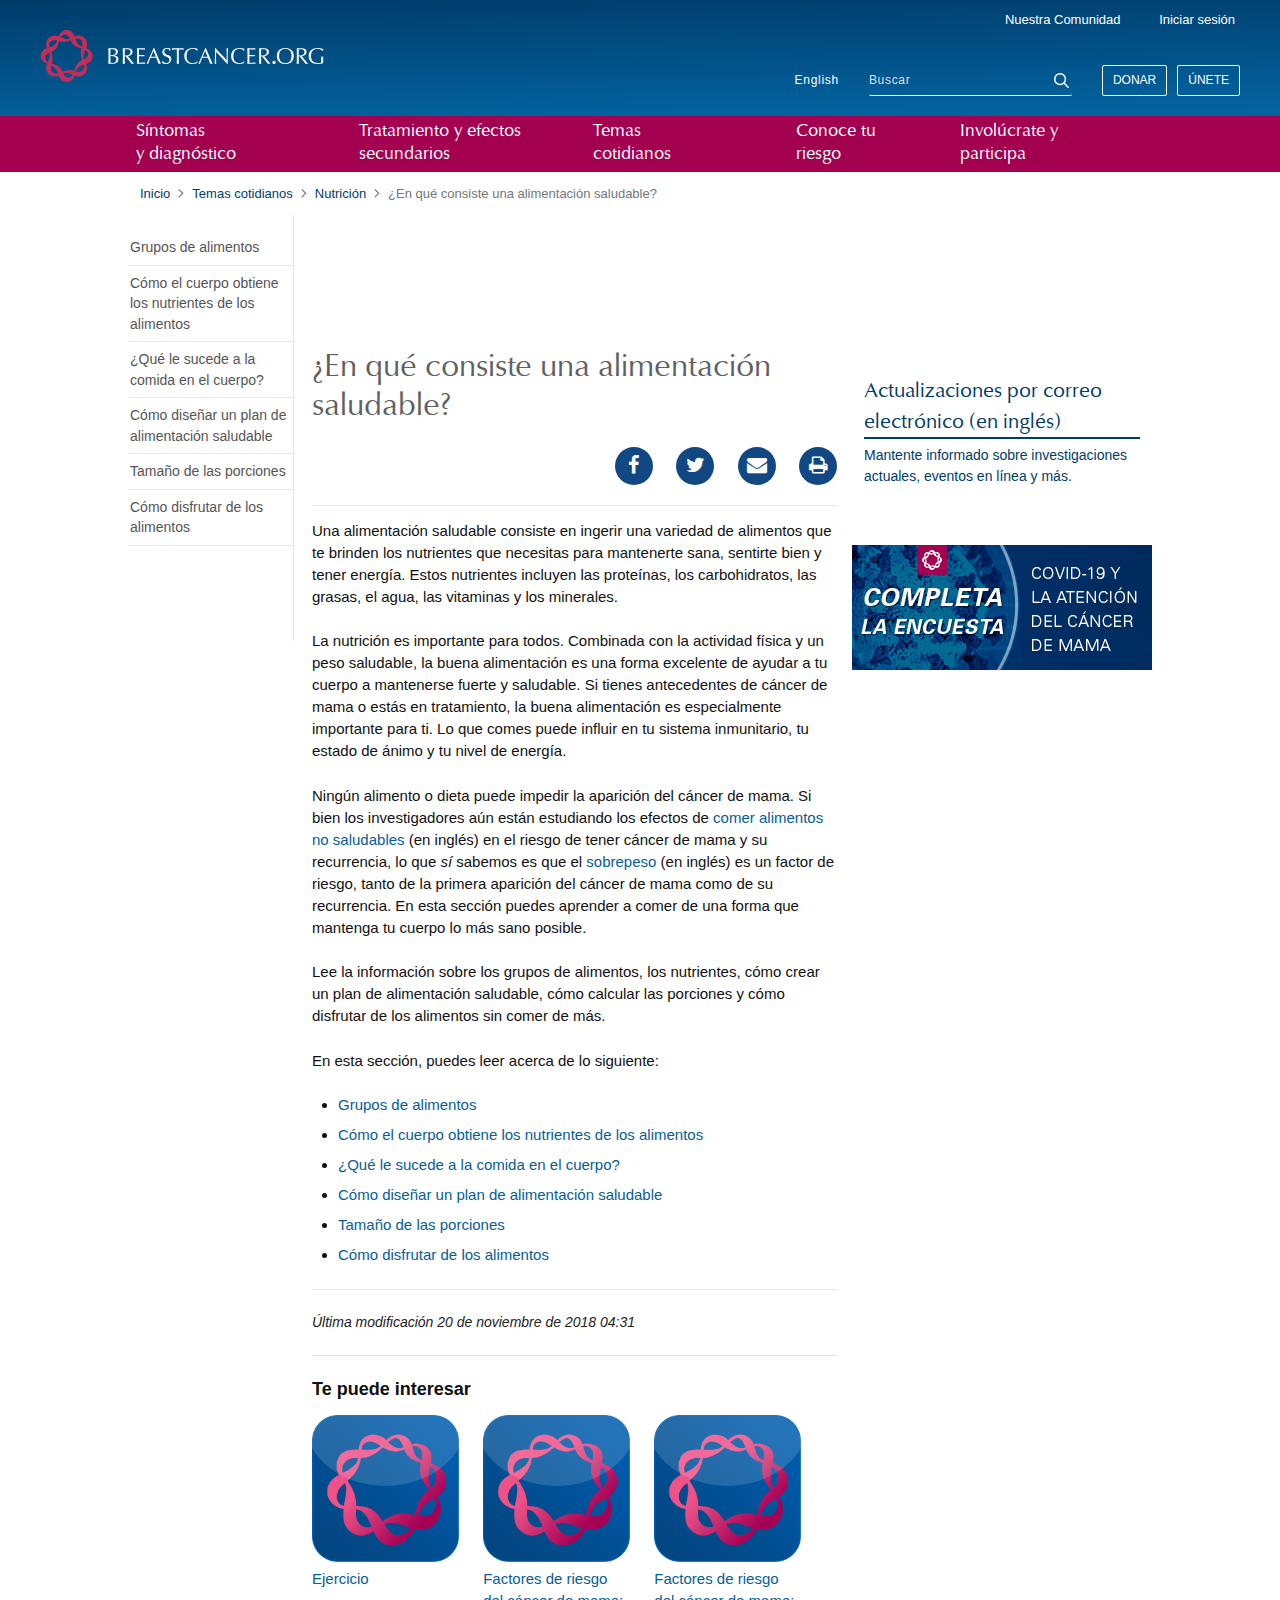
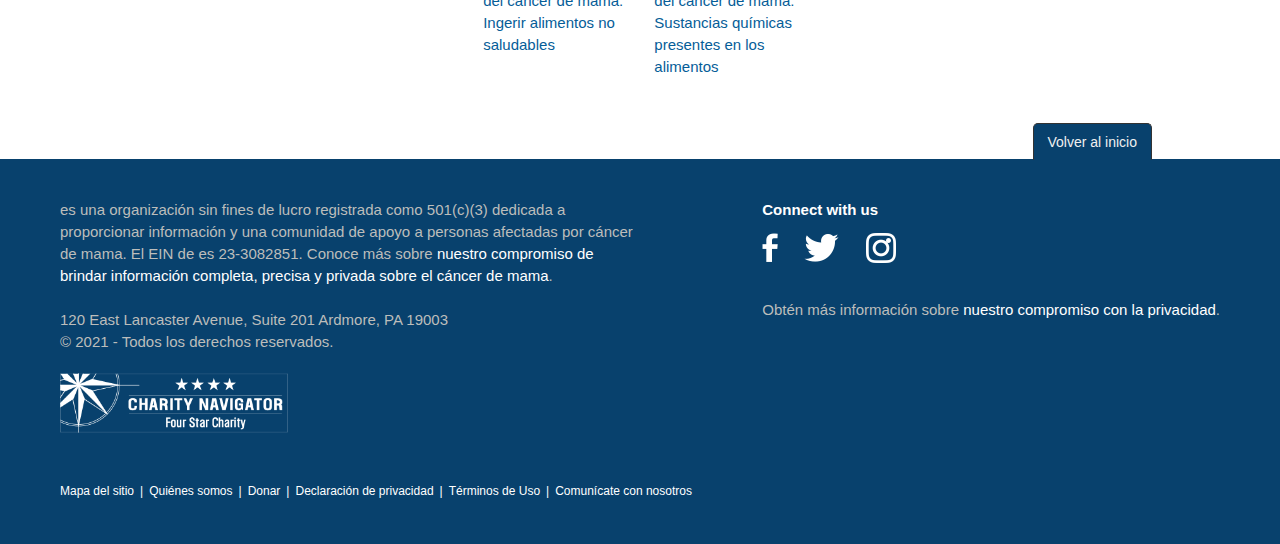
==== index.html @ 85c85ee6 "Add files via upload" ====
<!DOCTYPE html>
<!--[if lt IE 7 ]><html lang="es" prefix="og: http://ogp.me/ns#" class="ie6" ><![endif]-->
    <!--[if IE 7 ]><html lang="es" prefix="og: http://ogp.me/ns#" class="ie7 oldie"><![endif]-->
    <!--[if IE 8 ]><html lang="es" prefix="og: http://ogp.me/ns#" class="ie8 oldie"><![endif]-->
    <!--[if IE 9 ]><html lang="es" prefix="og: http://ogp.me/ns#" class="ie9"><![endif<]-->
    <!--[if (gt IE 9)|!(IE)]><!--><html lang="es" prefix="og: http://ogp.me/ns#"><!--<![endif]-->
    <head>
    <meta charset="utf-8">
    <title>¿En qué consiste una alimentación saludable?</title>

    <meta name="description" content="¿En qué consiste una alimentación saludable?">
    <meta name="keywords" content="cáncer de mama, alimentación saludable, comprender los alimentos, grupos de alimentos, alimentación significa, comer bien, saludable">
    <meta name="robots" content="index, follow">
    <meta http-equiv="cleartype" content="on">
    <meta http-equiv="X-UA-Compatible" content="IE=edge,chrome=1">
<script>window.NREUM||(NREUM={});NREUM.info={"beacon":"bam-cell.nr-data.net","errorBeacon":"bam-cell.nr-data.net","licenseKey":"6d3d6aadac","applicationID":"3217412","transactionName":"Jw1dFhcJVF9QFB9DUQMHQE0WDldE","queueTime":0,"applicationTime":609,"agent":""}</script>
<script>(window.NREUM||(NREUM={})).loader_config={licenseKey:"6d3d6aadac",applicationID:"3217412"};window.NREUM||(NREUM={}),__nr_require=function(t,e,n){function r(n){if(!e[n]){var i=e[n]={exports:{}};t[n][0].call(i.exports,function(e){var i=t[n][1][e];return r(i||e)},i,i.exports)}return e[n].exports}if("function"==typeof __nr_require)return __nr_require;for(var i=0;i<n.length;i++)r(n[i]);return r}({1:[function(t,e,n){function r(){}function i(t,e,n){return function(){return o(t,[u.now()].concat(f(arguments)),e?null:this,n),e?void 0:this}}var o=t("handle"),a=t(8),f=t(9),c=t("ee").get("tracer"),u=t("loader"),s=NREUM;"undefined"==typeof window.newrelic&&(newrelic=s);var d=["setPageViewName","setCustomAttribute","setErrorHandler","finished","addToTrace","inlineHit","addRelease"],p="api-",l=p+"ixn-";a(d,function(t,e){s[e]=i(p+e,!0,"api")}),s.addPageAction=i(p+"addPageAction",!0),s.setCurrentRouteName=i(p+"routeName",!0),e.exports=newrelic,s.interaction=function(){return(new r).get()};var m=r.prototype={createTracer:function(t,e){var n={},r=this,i="function"==typeof e;return o(l+"tracer",[u.now(),t,n],r),function(){if(c.emit((i?"":"no-")+"fn-start",[u.now(),r,i],n),i)try{return e.apply(this,arguments)}catch(t){throw c.emit("fn-err",[arguments,this,t],n),t}finally{c.emit("fn-end",[u.now()],n)}}}};a("actionText,setName,setAttribute,save,ignore,onEnd,getContext,end,get".split(","),function(t,e){m[e]=i(l+e)}),newrelic.noticeError=function(t,e){"string"==typeof t&&(t=new Error(t)),o("err",[t,u.now(),!1,e])}},{}],2:[function(t,e,n){function r(t){if(NREUM.init){for(var e=NREUM.init,n=t.split("."),r=0;r<n.length-1;r++)if(e=e[n[r]],"object"!=typeof e)return;return e=e[n[n.length-1]]}}e.exports={getConfiguration:r}},{}],3:[function(t,e,n){function r(){return f.exists&&performance.now?Math.round(performance.now()):(o=Math.max((new Date).getTime(),o))-a}function i(){return o}var o=(new Date).getTime(),a=o,f=t(10);e.exports=r,e.exports.offset=a,e.exports.getLastTimestamp=i},{}],4:[function(t,e,n){function r(t){return!(!t||!t.protocol||"file:"===t.protocol)}e.exports=r},{}],5:[function(t,e,n){function r(t,e){var n=t.getEntries();n.forEach(function(t){"first-paint"===t.name?d("timing",["fp",Math.floor(t.startTime)]):"first-contentful-paint"===t.name&&d("timing",["fcp",Math.floor(t.startTime)])})}function i(t,e){var n=t.getEntries();n.length>0&&d("lcp",[n[n.length-1]])}function o(t){t.getEntries().forEach(function(t){t.hadRecentInput||d("cls",[t])})}function a(t){if(t instanceof m&&!g){var e=Math.round(t.timeStamp),n={type:t.type};e<=p.now()?n.fid=p.now()-e:e>p.offset&&e<=Date.now()?(e-=p.offset,n.fid=p.now()-e):e=p.now(),g=!0,d("timing",["fi",e,n])}}function f(t){"hidden"===t&&d("pageHide",[p.now()])}if(!("init"in NREUM&&"page_view_timing"in NREUM.init&&"enabled"in NREUM.init.page_view_timing&&NREUM.init.page_view_timing.enabled===!1)){var c,u,s,d=t("handle"),p=t("loader"),l=t(7),m=NREUM.o.EV;if("PerformanceObserver"in window&&"function"==typeof window.PerformanceObserver){c=new PerformanceObserver(r);try{c.observe({entryTypes:["paint"]})}catch(v){}u=new PerformanceObserver(i);try{u.observe({entryTypes:["largest-contentful-paint"]})}catch(v){}s=new PerformanceObserver(o);try{s.observe({type:"layout-shift",buffered:!0})}catch(v){}}if("addEventListener"in document){var g=!1,h=["click","keydown","mousedown","pointerdown","touchstart"];h.forEach(function(t){document.addEventListener(t,a,!1)})}l(f)}},{}],6:[function(t,e,n){function r(t,e){if(!i)return!1;if(t!==i)return!1;if(!e)return!0;if(!o)return!1;for(var n=o.split("."),r=e.split("."),a=0;a<r.length;a++)if(r[a]!==n[a])return!1;return!0}var i=null,o=null,a=/Version\/(\S+)\s+Safari/;if(navigator.userAgent){var f=navigator.userAgent,c=f.match(a);c&&f.indexOf("Chrome")===-1&&f.indexOf("Chromium")===-1&&(i="Safari",o=c[1])}e.exports={agent:i,version:o,match:r}},{}],7:[function(t,e,n){function r(t){function e(){t(a&&document[a]?document[a]:document[i]?"hidden":"visible")}"addEventListener"in document&&o&&document.addEventListener(o,e,!1)}e.exports=r;var i,o,a;"undefined"!=typeof document.hidden?(i="hidden",o="visibilitychange",a="visibilityState"):"undefined"!=typeof document.msHidden?(i="msHidden",o="msvisibilitychange"):"undefined"!=typeof document.webkitHidden&&(i="webkitHidden",o="webkitvisibilitychange",a="webkitVisibilityState")},{}],8:[function(t,e,n){function r(t,e){var n=[],r="",o=0;for(r in t)i.call(t,r)&&(n[o]=e(r,t[r]),o+=1);return n}var i=Object.prototype.hasOwnProperty;e.exports=r},{}],9:[function(t,e,n){function r(t,e,n){e||(e=0),"undefined"==typeof n&&(n=t?t.length:0);for(var r=-1,i=n-e||0,o=Array(i<0?0:i);++r<i;)o[r]=t[e+r];return o}e.exports=r},{}],10:[function(t,e,n){e.exports={exists:"undefined"!=typeof window.performance&&window.performance.timing&&"undefined"!=typeof window.performance.timing.navigationStart}},{}],ee:[function(t,e,n){function r(){}function i(t){function e(t){return t&&t instanceof r?t:t?u(t,c,a):a()}function n(n,r,i,o,a){if(a!==!1&&(a=!0),!l.aborted||o){t&&a&&t(n,r,i);for(var f=e(i),c=v(n),u=c.length,s=0;s<u;s++)c[s].apply(f,r);var p=d[w[n]];return p&&p.push([b,n,r,f]),f}}function o(t,e){y[t]=v(t).concat(e)}function m(t,e){var n=y[t];if(n)for(var r=0;r<n.length;r++)n[r]===e&&n.splice(r,1)}function v(t){return y[t]||[]}function g(t){return p[t]=p[t]||i(n)}function h(t,e){l.aborted||s(t,function(t,n){e=e||"feature",w[n]=e,e in d||(d[e]=[])})}var y={},w={},b={on:o,addEventListener:o,removeEventListener:m,emit:n,get:g,listeners:v,context:e,buffer:h,abort:f,aborted:!1};return b}function o(t){return u(t,c,a)}function a(){return new r}function f(){(d.api||d.feature)&&(l.aborted=!0,d=l.backlog={})}var c="nr@context",u=t("gos"),s=t(8),d={},p={},l=e.exports=i();e.exports.getOrSetContext=o,l.backlog=d},{}],gos:[function(t,e,n){function r(t,e,n){if(i.call(t,e))return t[e];var r=n();if(Object.defineProperty&&Object.keys)try{return Object.defineProperty(t,e,{value:r,writable:!0,enumerable:!1}),r}catch(o){}return t[e]=r,r}var i=Object.prototype.hasOwnProperty;e.exports=r},{}],handle:[function(t,e,n){function r(t,e,n,r){i.buffer([t],r),i.emit(t,e,n)}var i=t("ee").get("handle");e.exports=r,r.ee=i},{}],id:[function(t,e,n){function r(t){var e=typeof t;return!t||"object"!==e&&"function"!==e?-1:t===window?0:a(t,o,function(){return i++})}var i=1,o="nr@id",a=t("gos");e.exports=r},{}],loader:[function(t,e,n){function r(){if(!R++){var t=M.info=NREUM.info,e=v.getElementsByTagName("script")[0];if(setTimeout(u.abort,3e4),!(t&&t.licenseKey&&t.applicationID&&e))return u.abort();c(E,function(e,n){t[e]||(t[e]=n)});var n=a();f("mark",["onload",n+M.offset],null,"api"),f("timing",["load",n]);var r=v.createElement("script");0===t.agent.indexOf("http://")||0===t.agent.indexOf("https://")?r.src=t.agent:r.src=l+"://"+t.agent,e.parentNode.insertBefore(r,e)}}function i(){"complete"===v.readyState&&o()}function o(){f("mark",["domContent",a()+M.offset],null,"api")}var a=t(3),f=t("handle"),c=t(8),u=t("ee"),s=t(6),d=t(4),p=t(2),l=p.getConfiguration("ssl")===!1?"http":"https",m=window,v=m.document,g="addEventListener",h="attachEvent",y=m.XMLHttpRequest,w=y&&y.prototype,b=!d(m.location);NREUM.o={ST:setTimeout,SI:m.setImmediate,CT:clearTimeout,XHR:y,REQ:m.Request,EV:m.Event,PR:m.Promise,MO:m.MutationObserver};var x=""+location,E={beacon:"bam.nr-data.net",errorBeacon:"bam.nr-data.net",agent:"js-agent.newrelic.com/nr-1210.min.js"},O=y&&w&&w[g]&&!/CriOS/.test(navigator.userAgent),M=e.exports={offset:a.getLastTimestamp(),now:a,origin:x,features:{},xhrWrappable:O,userAgent:s,disabled:b};if(!b){t(1),t(5),v[g]?(v[g]("DOMContentLoaded",o,!1),m[g]("load",r,!1)):(v[h]("onreadystatechange",i),m[h]("onload",r)),f("mark",["firstbyte",a.getLastTimestamp()],null,"api");var R=0}},{}],"wrap-function":[function(t,e,n){function r(t,e){function n(e,n,r,c,u){function nrWrapper(){var o,a,s,p;try{a=this,o=d(arguments),s="function"==typeof r?r(o,a):r||{}}catch(l){i([l,"",[o,a,c],s],t)}f(n+"start",[o,a,c],s,u);try{return p=e.apply(a,o)}catch(m){throw f(n+"err",[o,a,m],s,u),m}finally{f(n+"end",[o,a,p],s,u)}}return a(e)?e:(n||(n=""),nrWrapper[p]=e,o(e,nrWrapper,t),nrWrapper)}function r(t,e,r,i,o){r||(r="");var f,c,u,s="-"===r.charAt(0);for(u=0;u<e.length;u++)c=e[u],f=t[c],a(f)||(t[c]=n(f,s?c+r:r,i,c,o))}function f(n,r,o,a){if(!m||e){var f=m;m=!0;try{t.emit(n,r,o,e,a)}catch(c){i([c,n,r,o],t)}m=f}}return t||(t=s),n.inPlace=r,n.flag=p,n}function i(t,e){e||(e=s);try{e.emit("internal-error",t)}catch(n){}}function o(t,e,n){if(Object.defineProperty&&Object.keys)try{var r=Object.keys(t);return r.forEach(function(n){Object.defineProperty(e,n,{get:function(){return t[n]},set:function(e){return t[n]=e,e}})}),e}catch(o){i([o],n)}for(var a in t)l.call(t,a)&&(e[a]=t[a]);return e}function a(t){return!(t&&t instanceof Function&&t.apply&&!t[p])}function f(t,e){var n=e(t);return n[p]=t,o(t,n,s),n}function c(t,e,n){var r=t[e];t[e]=f(r,n)}function u(){for(var t=arguments.length,e=new Array(t),n=0;n<t;++n)e[n]=arguments[n];return e}var s=t("ee"),d=t(9),p="nr@original",l=Object.prototype.hasOwnProperty,m=!1;e.exports=r,e.exports.wrapFunction=f,e.exports.wrapInPlace=c,e.exports.argsToArray=u},{}]},{},["loader"]);</script>
    <meta name="viewport" content="width=device-width, initial-scale=1.0, maximum-scale=1.0, user-scalable=no">
    <meta property="og:title" content="¿En qué consiste una alimentación saludable?">
    <meta property="og:url" content="">
    <meta property="og:type" content="article">
    <meta property="og:image" content="">
    <meta property="og:site_name" content="" />
    <meta property="og:description" content="¿En qué consiste una alimentación saludable?">
    <meta property="article:published_time" content="2018-11-20">

    

    <link rel="canonical" href="alimentacion_saludable.html" />
    <link rel="alternate" type="application/rss+xml" title="RSS Completo" href="rss/es_main" />
    <link rel="shortcut icon" type="image/x-icon" href="favicon.ico">


    <!--[if ! lte IE 6]><!-->
      <link rel="stylesheet" media="all" href="application-26ebb442f169a96440f36b3f9a4da7d489fbd71137a265ad29b5adcdc6041de7.css" />
    <!--<![endif]-->
    <!--[if lte IE 9]><!-->
      <link rel="stylesheet" media="all" href="application-oldie-part-2-1d0cf7ad3f5ca851ed4f5fb5e1b2ce0dbd3b9adc8c671ffa9df9e1d3abc6d936.css" />
      <link rel="stylesheet" media="all" href="application-oldie-part-3-f3feac5fc23ccb7a0c2aa8722b0f6072a561d37b40dbfa9951e25b9dc94c14f5.css" />
    <!--<![endif]-->
    <!--[if lte IE 6]>
      <link rel="stylesheet" href="/assets/ie6.css" media="screen, projection">
    <![endif]-->
    <link rel="stylesheet" media="print" href="print-88f18617d7da2905068b63b4c463de750c0651c39509603c1ad2d97917159a5b.css" />
    <meta name="csrf-param" content="authenticity_token" />
<meta name="csrf-token" content="2AO48ZAN2EKnOMgxzaCfFeDr/cur76aErh4uSGrGlX2pMGjJd4Z/d7ffpOpFEhlAi8kY6gRre89h0qN/Lt5OCw==" />
    <!--[if lt IE 9]>
      <link rel="stylesheet" href="/assets/oldie.css">
      <script type="text/javascript">
      (function(){
        var html5elements = "address|article|aside|audio|canvas|command|datalist|details|dialog|figure|figcaption|footer|header|hgroup|keygen|mark|meter|menu|nav|progress|ruby|section|time|video".split('|');
        for(var i = 0; i < html5elements.length; i++){
          document.createElement(html5elements[i]);
        }
      })();
      </script>
    <![endif]-->

    

    <script type="text/javascript">
      window.BCO = {}

      BCO.put_events_endpoint = "https://i1puh8g8db.execute-api.us-east-1.amazonaws.com/prod/putArticleEvents"

      BCO.page_id = 31751
      BCO.page_uuid = "0a9e970f-91eb-4f7e-be31-2b41b0204971"

      BCO.guest = 204174137
      BCO.session_id = "041c72921df268e76f2574f8b190df3c";
      BCO.shared_user_id = "";
      BCO.is_personalization_enabled = true;
      BCO.account_bar_target_url = "https://comunidad.";
      BCO.articles_active = false;

      const isAboutUs = window.location.pathname.includes("about_us") || window.location.pathname.includes("quienes_somos");

      BCO.dont_record_article = isAboutUs;
      BCO.page_rank = 4;
      BCO.page_feedback_value = 0;
      BCO.isMobile = false;
    </script>

    <!-- START Healthline GTM and DFP -->
<script type="text/javascript">
  var _adblock = true;
</script>
<script type="text/javascript" src="advertising.js"></script>
<script>
  window.adSlots = window.adSlots || [];

  (function() {
    window.dataLayer = window.dataLayer || [];

    dataLayer.push({
      linkid: "linkid.js",
      fireGTM: true,
      uaPropertyId: "UA-26124207-33",
      primaryPageview: "Yes",
        'dfpSite': 'hn.us.hl.bc.gi.x.x',
      k1: "breastcancer",
      k2: "cancer"
    });

    window._adblock = window._adblock || false;
    if (!window._adblock) {
      dataLayer.push({
        'adBlocking': 'Ad Blocking Off'
      });
    } else {
      dataLayer.push({
        'adBlocking': 'Ad Blocking On'
      });
    }

    // send dataLayer events for k1, k2, etc. here
  })();

  var googletag = googletag || {};
  googletag.cmd = googletag.cmd || [];
  
  // START of GPT loader
  (function() {
    var gads = document.createElement("script");
    gads.async = true;
    gads.type = "text/javascript";
    var useSSL = "https:" == document.location.protocol;
    gads.src =
      (useSSL ? "https:" : "http:") +
      "//www.googletagservices.com/tag/js/gpt.js";
    var node = document.getElementsByTagName("script")[0];
    node.parentNode.insertBefore(gads, node);
  })();
  // END of GPT loader

  //-- START Healthline Google Tag Manager -->
  (function(w, d, s, l, i) {
    w[l] = w[l] || [];
    w[l].push({ "gtm.start": new Date().getTime(), event: "gtm.js" });
    var f = d.getElementsByTagName(s)[0],
      j = d.createElement(s),
      dl = l != "dataLayer" ? "&l=" + l : "";
    j.async = true;
    j.src = "https://www.googletagmanager.com/gtm.js?id=" + i + dl;
    f.parentNode.insertBefore(j, f);
  })(window, document, "script", "dataLayer", "GTM-WSXMS6");
  //-- End Healthline Google Tag Manager

  //-- START BCO Google Tag Manager -->
  (function(w, d, s, l, i) {
    w[l] = w[l] || [];
    w[l].push({
      "gtm.start": new Date().getTime(),
      event: "gtm.js"
    });
    var f = d.getElementsByTagName(s)[0],
      j = d.createElement(s),
      dl = l != "dataLayer" ? "&l=" + l : "";
    j.async = true;
    j.src = "https://www.googletagmanager.com/gtm.js?id=" + i + dl;
    f.parentNode.insertBefore(j, f);
  })(window, document, "script", "dataLayer", "GTM-TRGVV3R");
  //-- End BCO Google Tag Manager
</script>
<!-- END Healthline GTM and DFP -->

<!-- START Healthline Ads -->
<style>
  .hl-ad-mmr,
  .h1-ad-mlb {
    display: none;
  }

  @media only screen and (max-width: 1023px) {

  }

  @media only screen and (max-width: 767px) {
    .hl-ad-dlb,
    .hl-ad-dmr,
    .hl-ad-wsl {
      display: none;
    }
    .hl-ad-mmr {
      display: block;
    }
    .hl-ad-mlb {
      display: flex;
    }
  }
</style>
<script type="text/javascript" src="https://www.healthline.com/resources/base/js/lib/matchMedia.js"></script>

<script>
 function mapAdUnits(isCompanion = false) {
  function getParam(name) {
    name = name.replace(/[\[\]]/g, "\\$&");
    var regex = new RegExp("[?&]" + name + "(=([^&#]*)|&|#|$)"),
      results = regex.exec(window.location.href);
    if (!results) return null;
    if (!results[2]) return "";
    return decodeURIComponent(results[2].replace(/\+/g, " "));
  }

  var networkCode = 4788,
    topLevelAdUnit = "hn.us.hl.bc.gi.x.x",
    adUnit = topLevelAdUnit,
    adUnitPath = "/" + networkCode + "/" + adUnit,
    testDfp = getParam("testDfp");

  window.hlAdSlots = [];

  googletag.cmd.push(function() {
    var outOfPageSlot;

    googletag.pubads().setTargeting("ugc", false);
    googletag.pubads().setTargeting("url", location.pathname);
    googletag.pubads().setTargeting("k1", "breastcancer");
    googletag.pubads().setTargeting("k2", "cancer");
    googletag.pubads().setTargeting("k3", "health");
    googletag.pubads().setTargeting("test", testDfp);
    googletag.pubads().setTargeting("msiteID", "");
    googletag.pubads().setTargeting("msiteactive", "false");
    googletag.pubads().enableSingleRequest();
    if (isCompanion) {
      googletag.pubads().enableVideoAds();
      googletag.companionAds()
    }
    googletag.pubads().disableInitialLoad();
    googletag.enableServices();

    //   outOfPageSlot = googletag.defineOutOfPageSlot( adUnitPath + '/Out-of-Page', 'div-gpt-ad-out-of-page' )
    // .addService( googletag.pubads() );

    hlAdSlots.push(outOfPageSlot);

    function defineSlot(slotConfig) {
      var slot,
        sizeMapping = googletag.sizeMapping();

      slotConfig.sizeMapping.map(function(size) {
        sizeMapping.addSize(size.viewPort, size.adSizes);
      });

      slot = googletag.defineSlot(
        adUnitPath,
        slotConfig.generalSize,
        slotConfig.adDivId
      );

      if (slot) {
        slot.defineSizeMapping(sizeMapping.build());
        slot.addService(googletag.pubads());
        if (isCompanion) {
          slot.addService(googletag.companionAds())
        }
        slot.setTargeting("pos", slotConfig.adPosName);
        googletag.display(slotConfig.adDivId);

        hlAdSlots.push(slot);
      } else {
        console.error("could not create a slot with config", slotConfig);
      }
    }

    window.adSlots.map(defineSlot);

    outOfPageSlot = googletag
      .defineOutOfPageSlot(
        adUnitPath + "/Out-of-Page",
        "div-gpt-ad-out-of-page"
      )
      .addService(googletag.pubads())
      
    if (isCompanion) {
      outOfPageSlot.addService(googletag.companionAds());
    }

    //   hlAdSlots.push(outOfPageSlot);
  }); // googletag.cmd.push
}
</script>
<!-- END Healthline -->

    <script type="text/template" id='guest-auth-form'>
  <div class="guest-auth-form fancy-modal">
    <div data-dismiss-modal class="blackout"></div>
    <div class="valign-shim"></div>
    <div class="modal-wrap">
      <header>Sign in or Register?</header>
      <section>
        <p>Your favorites will be saved until you leave the site. If you would like to store them permanently, please sign in or <a href='https://comunidad./mi-perfil/crear'>create an account</a>.</p>
        <div class="sign-in">
          <h2>Sign in</h2>
          <form action="https://comunidad./mi-perfil/iniciar-sesion" accept-charset="UTF-8" method="post"><input name="utf8" type="hidden" value="&#x2713;" /><input type="hidden" name="authenticity_token" value="6vR1aVaD/9CVocZplt+Mrp+WMFBVjHCb9RfQyhqHRfybx6VRsQhY5YVGqrIebQr79LTVcfoIrdA62139Xp+eig==" />
            <div class="input">
              <label for="guest-login">Login</label>
              <input type="text" name="login" id="guest-login" class="medium" />
            </div>
            <div class="input">
              <label for="guest-password">Password</label>
              <input type="password" name="password" id="guest-password" class="medium" />
            </div>
            <div class="input actions">
              <label for="guest-remember-me" class="secondary">
                <input type="checkbox" name="remember_me" id="guest-remember-me" value="1" />
                Remember Me
              </label>
              <a class="forgot" href="https://comunidad./ayuda/contrasena">Forgot Password?</a>
              <div class="input actions">
                <input type="submit" name="commit" value="Sign In" />
                <p class="create-account">
                  <em>Not a registered member?</em>
                  <a class="secondary" href="https://comunidad./mi-perfil/crear">Create an account</a>
                </p>
              </div>
            </div>
</form>        </div>
        <div class="continue-as-guest">
          <h2>Guest User</h2>
          <a data-dismiss-modal href="alimentacion_saludable.html#" class="guest">Continue as Guest</a>
        </div>
      </section>
    </div>
  </div>
</script>

    <script type='text/javascript'>var _sf_startpt=(new Date()).getTime()</script>

    <script>
  var _comscore = _comscore || [];
  _comscore.push({ c1: "2", c2: "31824268" });
  (function() {
    var s = document.createElement("script"), el = document.getElementsByTagName("script")[0]; s.async = true;
    s.src = (document.location.protocol == "https:" ? "https://sb" : "http://b")
    + ".scorecardresearch.com/cs/31824268/beacon.js";
    el.parentNode.insertBefore(s, el);
  })();
</script>
<noscript>
  <img src="https://sb.scorecardresearch.com/p?c1=2&amp;c2=31824268&amp;cv=3.6.0&amp;cj=1">
</noscript>

    <script>
!function(f,b,e,v,n,t,s){if(f.fbq)return;n=f.fbq=function(){n.callMethod?
n.callMethod.apply(n,arguments):n.queue.push(arguments)};if(!f._fbq)f._fbq=n;
n.push=n;n.loaded=!0;n.version='2.0';n.queue=[];t=b.createElement(e);t.async=!0;
t.src=v;s=b.getElementsByTagName(e)[0];s.parentNode.insertBefore(t,s)}(window,
document,'script','https://connect.facebook.net/en_US/fbevents.js');
fbq('init', '1786746581651162');
fbq('track', 'PageView');
</script>
<noscript>
  <img height="1" width="1" src="https://www.facebook.com/tr?id=1786746581651162&ev=PageView&noscript=1"/>
</noscript>

  </head>

  <body  class="article spanish" itemscope itemtype="http://schema.org/WebPage">
    <!-- Google Tag Manager (noscript) -->
      <noscript><iframe src="https://www.googletagmanager.com/ns.html?id=GTM-NVCMF44"
      height="0" width="0" style="display:none;visibility:hidden"></iframe></noscript>
    <!-- End Google Tag Manager (noscript) -->
    <a id="top"></a>
    
    <div id="global-header">
  <header>
    <div class="logo">
      <a href="es">
        <svg class="desktop-logo" width="284px" height="52px" id="Layer_1" data-name="Layer 1" xmlns="http://www.w3.org/2000/svg" viewBox="0 0 703.97 129.49"><defs><style>.cls-1{fill:#fff;}.cls-2{fill:#c12e59;fill-rule:evenodd;}</style></defs><path class="cls-1" d="M213.51,295c0-2.38-.18-4.78-.17-7.28h0l3,.19h0c1,.06,2,.07,2.94.07h0a26.66,26.66,0,0,0,3-.14h0c1-.1,2-.12,3-.12h0a27.25,27.25,0,0,1,4.54.35h0a12.17,12.17,0,0,1,3.8,1.3h0a7.25,7.25,0,0,1,2.61,2.55h0a7.62,7.62,0,0,1,1,4h0a8.4,8.4,0,0,1-2.65,6.56h0a13.66,13.66,0,0,1-6.76,3.22h-.1a13.91,13.91,0,0,1,7.93,2.45h0c1.95,1.46,2.92,3.84,2.92,7.07h0a10.18,10.18,0,0,1-1.31,5.34h0a11,11,0,0,1-3.39,3.49h0a13.88,13.88,0,0,1-4.58,1.83h0a23.19,23.19,0,0,1-5,.53h0c-.91,0-1.82,0-2.73,0h0c-.91,0-1.82,0-2.71,0h-2.71c-.93,0-1.82,0-2.85-.05h0c.11-2.38.24-4.75.29-7.11h0c.11-2.37.18-4.79.18-7.25h0v-9.63c0-2.48-.07-4.9-.18-7.28Zm5.08,23.45c.09,1.87.15,3.74.13,5.58h0c.72,0,1.56.12,2.54.17h0c.94.05,2,.1,3,.1h0a10.07,10.07,0,0,0,3.39-.62h0a7.91,7.91,0,0,0,2.84-1.8h0a9.23,9.23,0,0,0,2-2.91h0a10.8,10.8,0,0,0,.71-4h0a8.49,8.49,0,0,0-.84-3.91h0a5.66,5.66,0,0,0-2.44-2.35h0a11.94,11.94,0,0,0-3.89-1.21h0a34.84,34.84,0,0,0-5-.33h0l-2.42-.13v5.73c0,1.92,0,3.79.11,5.65Zm1.91-28.37c-.65.07-1.25.11-1.68.12h0c-.08,1.78-.14,3.54-.23,5.3h0c-.07,1.73-.11,3.51-.11,5.31h0l-.11,4.1h3a19.83,19.83,0,0,0,3.89-.4h0a10,10,0,0,0,3.38-1.3h0a7.24,7.24,0,0,0,2.41-2.42h0A7.22,7.22,0,0,0,232,297h0a7.07,7.07,0,0,0-.84-3.62h0a6.24,6.24,0,0,0-2.08-2.1h0a8,8,0,0,0-2.87-1h0A21.34,21.34,0,0,0,223,290h0c-1,0-1.79,0-2.46.08Z" transform="translate(-44.81 -242.34)"/><path class="cls-1" d="M275.74,326.33h-3.32l-1.69,0h0c-.58-.76-1.43-1.92-2.58-3.52h0c-1.11-1.55-2.38-3.24-3.76-5.05h0c-1.37-1.77-2.78-3.56-4.21-5.31h0c-1.45-1.79-2.79-3.29-3.88-4.48h0l-2-.12V312c0,2.47.06,4.89.16,7.29h0c.1,2.39.2,4.73.19,7.14h0c-.86,0-1.75-.07-2.74-.07h0c-.95,0-1.9,0-2.86-.05h0c.13-2.29.21-4.63.33-7h0c.1-2.38.12-4.8.12-7.27h0v-9.65c0-2.44,0-4.84-.12-7.22h0c-.12-2.38-.2-4.79-.21-7.37h0l3.19.19h0c1.06.06,2.11.07,3.16.07h0a30.79,30.79,0,0,0,3.22-.14h0c1-.1,2.11-.12,3.18-.12h0a19.47,19.47,0,0,1,4.52.46h0a10.92,10.92,0,0,1,3.76,1.48h0a7.48,7.48,0,0,1,2.54,2.76h0a8.57,8.57,0,0,1,1,4.25h0a8.77,8.77,0,0,1-1.22,4.68h0a11.57,11.57,0,0,1-3,3.21h0a15.72,15.72,0,0,1-3.74,2h0a11,11,0,0,1-3.56.72h0c.44.55,1,1.36,1.84,2.36h0c.79,1,1.65,2.12,2.66,3.34h0c.94,1.21,1.94,2.49,3,3.81h0c1.05,1.31,2.05,2.58,3,3.81h0c1,1.2,1.88,2.33,2.73,3.33h0a28.53,28.53,0,0,1,2,2.45h0c-.55,0-1.12-.07-1.68-.07ZM255.9,305.65c.61,0,1.29,0,2,0h0a16.44,16.44,0,0,0,3.6-.39h0a10.36,10.36,0,0,0,3.41-1.35h0a8.13,8.13,0,0,0,2.55-2.6h0a7.43,7.43,0,0,0,1-4.11h0a7.17,7.17,0,0,0-.8-3.55h0a6.56,6.56,0,0,0-2.06-2.25h0a7.4,7.4,0,0,0-2.76-1.11h0a13.15,13.15,0,0,0-3-.32h0c-1.31,0-2.39,0-3.23.08h0c-.85.07-1.58.11-2.07.12h0l-.24,6.1h0c-.07,2-.12,4-.12,6h0l-.09,3.12a13,13,0,0,0,1.72.21Z" transform="translate(-44.81 -242.34)"/><path class="cls-1" d="M284.84,295c-.08-2.38-.2-4.78-.2-7.28h0l5,.19h0c1.67.06,3.34.07,5,.07h0c1.67,0,3.32,0,5-.07h0c1.66-.07,3.31-.12,5.09-.07h0a9.46,9.46,0,0,0-.17,1.67h0c0,.55.07,1.09.07,1.8h0l-3.29-.23h0c-1-.08-2-.18-3.12-.23h0c-1.11-.07-2.31-.15-3.64-.22h0c-1.31-.05-2.88-.07-4.57-.17h0c0,1.18-.1,2.31-.17,3.4h0c-.05,1.08-.07,2.34-.07,3.71h0c0,1.44,0,2.87,0,4.24h0a18.36,18.36,0,0,1-.08,3h0c1.66,0,3.13,0,4.44-.05h0c1.28,0,2.5-.06,3.59-.16h0c1.06,0,2.08-.1,3-.14h0a24.31,24.31,0,0,1,2.71-.08h0a9.83,9.83,0,0,0-.15,1.75h0c0,.53,0,1.07,0,1.77h0c-1-.12-2.09-.22-3.37-.29h0c-1.3-.08-2.58-.11-3.88-.14h0c-1.28,0-2.47,0-3.64-.06h0a16.36,16.36,0,0,1-2.61-.13h0c0,.34,0,.71,0,1.08h0c0,.41,0,.9,0,1.5h0v5.55c0,2.11,0,3.86,0,5.25h0c0,1.4.05,2.44,0,3h3.9c1.43,0,2.83-.05,4.15-.08h0c1.4-.06,2.69-.14,3.89-.24h0c1.22-.09,2.27-.23,3.27-.26h0a3.81,3.81,0,0,0-.13.82h0c0,.32,0,.61,0,.87h0c0,.59.07,1.09.06,1.55h0c-1.67,0-3.35-.07-5-.07H289.72c-1.66,0-3.37,0-5.2-.05h0c.12-2.38.24-4.75.32-7.11h0c.09-2.37.15-4.79.15-7.25h0v-9.63c0-2.48-.06-4.9-.15-7.28Z" transform="translate(-44.81 -242.34)"/><path class="cls-1" d="M342.77,326.33h-3c-.49,0-.93,0-1.6,0h0c-.25-.82-.59-1.86-1-3.07h0c-.44-1.22-.94-2.49-1.48-3.79h0L334,315.4h0c-.56-1.35-1.09-2.65-1.45-3.83h0c-1.21,0-2.43-.06-3.66-.09h-7.11c-1.13,0-2.26,0-3.33,0h0q-1.78,4.37-3.23,8.33h0c-1,2.61-1.69,4.78-2.28,6.56h0c-.66,0-1.32-.07-2.07-.07h0a14.35,14.35,0,0,1-2.18-.09h0c3-6.5,6-13,8.85-19.47h0c2.88-6.43,5.77-13,8.78-19.77h0l1.15.06c.91,2.17,1.88,4.51,2.93,7h0q1.56,3.76,3.2,7.63h0c1.07,2.57,2.14,5.14,3.26,7.67h0c1.07,2.55,2.07,4.92,3,7.07h0c.95,2.21,1.79,4.16,2.56,5.87h0c.79,1.72,1.41,3,1.9,3.9h0l-.1,0v.12c-.5,0-1-.07-1.5-.07Zm-11.12-17.39-6-14.24-6,14.08c.89,0,1.86,0,2.85.05h0c1,.05,2,.07,3,.07h0c1.05,0,2.1,0,3.16,0h1.26a12.06,12.06,0,0,1,1.73.09Z" transform="translate(-44.81 -242.34)"/><path class="cls-1" d="M471.51,326.37h-3c-.49,0-.93,0-1.61,0h0c-.25-.83-.58-1.88-1.05-3.09h0q-.66-1.81-1.47-3.78h0c-.54-1.34-1.1-2.69-1.66-4.05h0c-.55-1.36-1.09-2.65-1.45-3.83h0c-1.21-.05-2.43-.06-3.66-.09h0c-1.25,0-2.44,0-3.7,0h0c-1.14,0-2.27,0-3.4,0h0c-1.13,0-2.26,0-3.33,0h0c-1.19,2.92-2.27,5.71-3.23,8.34h0c-1,2.6-1.69,4.78-2.27,6.55h0c-.68,0-1.34-.07-2.08-.07h0a13.08,13.08,0,0,1-2.18-.09h0c3-6.49,6-13,8.84-19.46h0c2.89-6.44,5.78-13,8.79-19.77h0l1.15.05c.91,2.18,1.87,4.51,2.93,7h0c1,2.51,2.11,5.06,3.19,7.62h0c1.08,2.58,2.16,5.15,3.27,7.68h0c1.06,2.55,2.07,4.92,3,7.07h0c1,2.21,1.81,4.17,2.56,5.87h0c.79,1.72,1.42,3,1.9,3.89h0l-.1.05v.11c-.51,0-1-.07-1.5-.07ZM460.39,309l-6-14.23-6,14.08c.89,0,1.86,0,2.85,0h0c1,.05,2,.06,3,.06h0l3.15,0h1.26a13.77,13.77,0,0,1,1.74.09Z" transform="translate(-44.81 -242.34)"/><path class="cls-1" d="M350.68,326.23A13,13,0,0,1,347,324h0a15.32,15.32,0,0,0,.67-2.31h0c.13-.7.27-1.58.46-2.75h0l.79.06a13.71,13.71,0,0,0,1.18,2h0a8.83,8.83,0,0,0,1.84,1.82h0a9.19,9.19,0,0,0,2.54,1.37h0a9.08,9.08,0,0,0,3.19.53h0a8.93,8.93,0,0,0,3.3-.61h0a7.49,7.49,0,0,0,2.46-1.77h0a6.69,6.69,0,0,0,1.59-2.51h0a8.34,8.34,0,0,0,.55-3.14h0a5.8,5.8,0,0,0-1.29-4h0a10.79,10.79,0,0,0-3.23-2.5h0a39.46,39.46,0,0,0-4.24-1.84h0a20.38,20.38,0,0,1-4.23-2.11h0a11.15,11.15,0,0,1-3.3-3.26h0a9.26,9.26,0,0,1-1.34-5.32h0a11.3,11.3,0,0,1,.83-4.34h0a9.68,9.68,0,0,1,2.47-3.37h0a11.61,11.61,0,0,1,3.87-2.19h0a14.76,14.76,0,0,1,5.06-.79h0a15.17,15.17,0,0,1,4.69.63h0a10,10,0,0,1,3.7,2.16h0a12.92,12.92,0,0,0-.8,2h0c-.24.7-.47,1.6-.8,2.79h0l-.77-.08a12.69,12.69,0,0,0-.75-1.72h0a6.34,6.34,0,0,0-1.26-1.66h0a7,7,0,0,0-1.89-1.3h0a6.23,6.23,0,0,0-2.69-.53h0a8.55,8.55,0,0,0-2.82.48h0a6.59,6.59,0,0,0-2.24,1.42h0a5.86,5.86,0,0,0-1.52,2.17h0a7.92,7.92,0,0,0-.53,2.76h0a6,6,0,0,0,1.32,4.08h0a10.31,10.31,0,0,0,3.25,2.51h0a29.6,29.6,0,0,0,4.2,1.84h0a22.77,22.77,0,0,1,4.25,2h0a11.38,11.38,0,0,1,3.32,3.05h0a8.6,8.6,0,0,1,1.32,5h0a12.53,12.53,0,0,1-.94,4.89h0a11,11,0,0,1-2.71,4h0a11.61,11.61,0,0,1-4.36,2.69h0a16.7,16.7,0,0,1-5.82.9h0a14.57,14.57,0,0,1-5.68-.9Z" transform="translate(-44.81 -242.34)"/><path class="cls-1" d="M386.4,326.33c-1,0-1.86,0-2.83-.05h0c.1-2.29.2-4.63.3-7h0c.11-2.38.14-4.8.14-7.27h0v-9.65c0-3.84,0-7.64-.18-11.46h-2.94c-1.06,0-2.14.06-3.17.14h0c-1.09.05-2.09.1-3.1.17h0a22.12,22.12,0,0,1-2.75.14h0a8.21,8.21,0,0,0,.27-1.76h0c0-.37-.12-1-.17-1.83h0l7.21.19h0c2.37.06,4.76.07,7.22.07h0c2.46,0,4.89,0,7.23-.07h0c2.36-.07,4.78-.12,7.32-.05h0a7.08,7.08,0,0,0-.26,1.75h0c0,.47.07,1.06.15,1.84h0c-.79-.11-1.66-.19-2.65-.28h0c-1-.07-2-.12-3.08-.17h0c-1.05-.08-2.13-.12-3.19-.14h0a27.21,27.21,0,0,1-2.95-.11h0c-.08,3.83-.16,7.69-.16,11.56h0V312q0,3.7.16,7.27h0c.1,2.41.2,4.75.18,7.16h0c-.86,0-1.77-.07-2.75-.07Z" transform="translate(-44.81 -242.34)"/><path class="cls-1" d="M414.85,325.88a17.5,17.5,0,0,1-6.52-3.85h0a18.79,18.79,0,0,1-4.29-6.35h0a22.34,22.34,0,0,1-1.55-8.51h0a22.58,22.58,0,0,1,1.55-8.55h0a17.74,17.74,0,0,1,4.36-6.31h0a18.24,18.24,0,0,1,6.65-4h0a25.76,25.76,0,0,1,8.57-1.35h0a28.57,28.57,0,0,1,6.78.74h0a26,26,0,0,1,5.46,2h0a8.31,8.31,0,0,0-.72,2.11h0c-.18.9-.34,1.64-.53,2.33h0l-.44.06a11.73,11.73,0,0,0-1.54-1.48h0a19.61,19.61,0,0,0-2.35-1.6h0a14.85,14.85,0,0,0-3-1.32h0a12.15,12.15,0,0,0-3.65-.53h0a17,17,0,0,0-6.11,1.06h0a13,13,0,0,0-4.88,3.24h0a15.62,15.62,0,0,0-3.27,5.57h0a25.07,25.07,0,0,0-1.15,8h0a25.14,25.14,0,0,0,1.15,8h0a15.22,15.22,0,0,0,3.27,5.52h0a12.35,12.35,0,0,0,4.89,3.26h0a16.92,16.92,0,0,0,6.1,1.07h0a13,13,0,0,0,3.68-.52h0a17.43,17.43,0,0,0,3.12-1.19h0a18.88,18.88,0,0,0,2.57-1.49h0c.76-.55,1.42-1,2.06-1.42h0l.25.31-.53,3.38a5.88,5.88,0,0,1-1.62,1h0a13.28,13.28,0,0,1-2.65,1h0c-1,.27-2.16.51-3.44.75h0a22.74,22.74,0,0,1-4,.32h0a25.7,25.7,0,0,1-8.21-1.25Z" transform="translate(-44.81 -242.34)"/><path class="cls-1" d="M496.19,311.83c-4.85-5.18-9.72-10.35-14.39-15.59h0c0,1-.06,2.45-.09,4.19h0c0,1.77-.08,4.17-.08,7.2h0c0,.77,0,1.72,0,2.88h0c0,1.15,0,2.35,0,3.63h0c.06,1.29.06,2.56.09,3.89h0c.05,1.29.08,2.5.13,3.63h0c0,1.11.07,2.11.09,2.92h0a8.08,8.08,0,0,1,0,1.81h0c-.57,0-1.23-.07-1.94-.07h0a16.07,16.07,0,0,1-2.19-.06h0c.08-.32.16-1.05.27-2h0c.09-1,.19-2.22.24-3.61h0c.09-1.4.16-2.91.25-4.57h0c.08-1.64.16-3.3.23-4.91h0c.05-1.65.09-3.26.15-4.83h0c0-1.57,0-3,0-4.2h0v-9.25h0c0-2.55-.09-4.49-.06-5.86h0l1,0c2.28,2.45,4.73,5.1,7.32,7.94h0c2.6,2.8,5.16,5.61,7.74,8.35h0c2.55,2.71,5,5.33,7.27,7.78h0c2.3,2.43,4.3,4.49,5.82,6.29h0v-7.58c0-3.95,0-7.75-.08-11.46h0c0-3.71-.17-7.22-.24-10.62h0a9.23,9.23,0,0,0,1.9.27h0c.42,0,1-.1,1.88-.16h0c-.07.81-.13,2-.24,3.67h0c-.09,1.68-.19,3.41-.28,5.28h0c-.09,1.86-.18,3.71-.23,5.5h0c-.09,1.78-.13,3.21-.13,4.33h0V310h0c0,1.25,0,2.59,0,4h0c0,1.39,0,2.78.05,4.19h0c0,1.38,0,2.68.07,3.92h0c0,1.19,0,2.25,0,3.16h0a10.73,10.73,0,0,1-.1,1.94h0l-.89,0h0q-6.43-7.43-13.71-15.27Z" transform="translate(-44.81 -242.34)"/><path class="cls-1" d="M531.42,325.88a17.62,17.62,0,0,1-6.53-3.85h0a18.21,18.21,0,0,1-4.28-6.35h0a22.15,22.15,0,0,1-1.53-8.51h0a22.39,22.39,0,0,1,1.53-8.55h0a17.57,17.57,0,0,1,4.34-6.31h0a18.45,18.45,0,0,1,6.7-4h0a25.52,25.52,0,0,1,8.53-1.35h0a28.63,28.63,0,0,1,6.78.74h0a25.46,25.46,0,0,1,5.47,2h0a7.58,7.58,0,0,0-.73,2.11h0c-.19.9-.31,1.64-.51,2.33h0l-.44.06a16.15,16.15,0,0,0-1.58-1.48h0a17.18,17.18,0,0,0-2.33-1.6h0a14.76,14.76,0,0,0-3-1.32h0a12,12,0,0,0-3.66-.53h0a17.11,17.11,0,0,0-6.1,1.06h0a13.06,13.06,0,0,0-4.87,3.24h0a15.17,15.17,0,0,0-3.26,5.57h0a24.23,24.23,0,0,0-1.17,8h0a24.29,24.29,0,0,0,1.17,8h0a14.79,14.79,0,0,0,3.26,5.52h0a12.42,12.42,0,0,0,4.87,3.26h0a17.11,17.11,0,0,0,6.1,1.07h0a13.05,13.05,0,0,0,3.69-.52h0a18.14,18.14,0,0,0,3.13-1.19h0a18.75,18.75,0,0,0,2.56-1.49h0c.77-.55,1.41-1,2.06-1.42h0l.27.31-.55,3.38a6.48,6.48,0,0,1-1.61,1h0a13.51,13.51,0,0,1-2.65,1h0c-1,.27-2.2.51-3.48.75h0a22.17,22.17,0,0,1-4,.32h0a25.7,25.7,0,0,1-8.21-1.25Z" transform="translate(-44.81 -242.34)"/><path class="cls-1" d="M574.76,326.33h-10.2c-1.65,0-3.35,0-5.2-.05h0c.12-2.38.22-4.75.34-7.11h0q.12-3.56.12-7.25h0v-9.63q0-3.71-.12-7.28h0c-.12-2.39-.22-4.78-.22-7.28h0l5,.19h0c1.66.06,3.34.07,5,.07h0c1.67,0,3.34,0,5-.07h0c1.65-.07,3.3-.12,5.1-.07h0a8.52,8.52,0,0,0-.17,1.67h0c0,.55.06,1.1.06,1.8h0l-3.28-.23h0c-1-.08-2-.18-3.13-.23h0c-1.1-.07-2.3-.15-3.62-.22h0c-1.3-.05-2.87-.07-4.59-.17h0c0,1.18-.07,2.31-.14,3.4h0c-.05,1.08-.05,2.34-.05,3.71h0v4.25h0a21.22,21.22,0,0,1-.11,3h0c1.66,0,3.14,0,4.46-.05h0c1.29,0,2.49-.06,3.57-.16h0c1.07,0,2.07-.1,3-.14h0a24.49,24.49,0,0,1,2.72-.08h0a9.81,9.81,0,0,0-.16,1.75h0c0,.53.06,1.07,0,1.77h0c-1-.12-2.09-.22-3.4-.29h0c-1.27-.08-2.56-.11-3.84-.14h0c-1.28,0-2.5,0-3.63-.06h0a16.48,16.48,0,0,1-2.64-.13h0v1.08h0v1.5h0v10.8h0a29.48,29.48,0,0,1,0,3h3.92c1.42,0,2.81-.05,4.18-.08h0c1.35-.06,2.66-.14,3.86-.24h0c1.22-.09,2.27-.23,3.27-.26h0c-.05.23-.09.52-.13.83h0a6.56,6.56,0,0,0,0,.86h0c0,.59.08,1.09.08,1.55h0c-1.69,0-3.36-.07-5-.07Z" transform="translate(-44.81 -242.34)"/><path class="cls-1" d="M615.26,326.33h-3.34l-1.67,0h0c-.57-.76-1.43-1.92-2.57-3.52h0c-1.13-1.55-2.38-3.24-3.77-5.05h0c-1.38-1.77-2.8-3.56-4.23-5.31h0c-1.45-1.79-2.73-3.29-3.86-4.48h0l-2-.12V312c0,2.47.07,4.89.15,7.27h0c.12,2.41.2,4.75.2,7.16h0c-.87,0-1.77-.07-2.74-.07h0c-1,0-1.89,0-2.84-.05h0c.12-2.29.21-4.63.3-7h0c.08-2.4.14-4.82.14-7.29h0v-9.65c0-2.44-.06-4.84-.14-7.22h0c-.09-2.38-.18-4.79-.19-7.37h0l3.17.19h0c1.07.06,2.11.07,3.22.07h0a29.82,29.82,0,0,0,3.15-.14h0c1.07-.1,2.14-.12,3.22-.12h0a19.24,19.24,0,0,1,4.5.46h0a10.43,10.43,0,0,1,3.74,1.48h0a7.67,7.67,0,0,1,2.58,2.76h0a8.68,8.68,0,0,1,.93,4.25h0a9,9,0,0,1-1.2,4.68h0a11.49,11.49,0,0,1-3,3.21h0a15.53,15.53,0,0,1-3.74,2h0a11.07,11.07,0,0,1-3.58.72h0c.47.55,1.09,1.36,1.86,2.36h0c.79,1,1.68,2.12,2.62,3.33h0c1,1.22,2,2.5,3,3.82h0l3,3.81h0c.94,1.2,1.88,2.32,2.73,3.33h0a29.67,29.67,0,0,1,2,2.45h0c-.57,0-1.12-.07-1.67-.07Zm-19.85-20.68c.61,0,1.26,0,2,0h0a15.88,15.88,0,0,0,3.58-.39h0a10.5,10.5,0,0,0,3.42-1.35h0a8.11,8.11,0,0,0,2.58-2.6h0a7.7,7.7,0,0,0,1-4.11h0a7,7,0,0,0-.81-3.55h0a6.56,6.56,0,0,0-2.06-2.25h0a7.42,7.42,0,0,0-2.75-1.11h0a13.23,13.23,0,0,0-3-.32h0c-1.29,0-2.36,0-3.23.08h0c-.83.07-1.58.11-2.08.12h0c-.08,2-.12,4.07-.22,6.1h0c-.08,2-.13,4-.13,6h0l-.09,3.12a13,13,0,0,0,1.72.21Z" transform="translate(-44.81 -242.34)"/><path class="cls-1" d="M645.49,325.88a18,18,0,0,1-6.7-3.85h0a18.32,18.32,0,0,1-4.33-6.35h0a22.53,22.53,0,0,1-1.55-8.51h0a22.78,22.78,0,0,1,1.55-8.55h0a18.06,18.06,0,0,1,4.33-6.31h0a18.4,18.4,0,0,1,6.69-4h0A25.48,25.48,0,0,1,654,287h0a25.66,25.66,0,0,1,8.56,1.35h0a18,18,0,0,1,6.66,4h0a17.64,17.64,0,0,1,4.37,6.31h0a22.78,22.78,0,0,1,1.54,8.55h0a22.62,22.62,0,0,1-1.54,8.52h0a17.94,17.94,0,0,1-4.37,6.34h0a17.68,17.68,0,0,1-6.66,3.85h0a27.62,27.62,0,0,1-8.56,1.25h0a27.35,27.35,0,0,1-8.47-1.25Zm22.73-26.73a15.6,15.6,0,0,0-3.26-5.57h0a13.17,13.17,0,0,0-4.88-3.24h0a17.26,17.26,0,0,0-6.12-1.06h0a16.79,16.79,0,0,0-6,1.06h0a13,13,0,0,0-4.89,3.24h0a14.86,14.86,0,0,0-3.23,5.57h0a23.94,23.94,0,0,0-1.19,8h0a24,24,0,0,0,1.19,8h0a14.49,14.49,0,0,0,3.23,5.52h0a12.42,12.42,0,0,0,4.89,3.26h0a16.79,16.79,0,0,0,6,1.07h0a17.26,17.26,0,0,0,6.12-1.07h0A12.53,12.53,0,0,0,665,320.7h0a15.2,15.2,0,0,0,3.26-5.52h0a24.84,24.84,0,0,0,1.16-8h0a24.78,24.78,0,0,0-1.16-8Z" transform="translate(-44.81 -242.34)"/><path class="cls-1" d="M708.93,326.33h-3.31l-1.7,0h0c-.57-.76-1.4-1.92-2.53-3.52h0c-1.14-1.55-2.42-3.24-3.78-5.05h0c-1.39-1.77-2.8-3.56-4.23-5.33h0c-1.43-1.77-2.77-3.27-3.85-4.46h0l-2-.12V312c0,2.47,0,4.89.16,7.29h0c.08,2.39.19,4.73.19,7.14h0c-.86,0-1.75-.07-2.74-.07h0c-1,0-1.91,0-2.84-.05h0c.1-2.29.21-4.63.28-7h0q.15-3.57.15-7.27h0v-9.65c0-2.44,0-4.84-.15-7.22h0c-.07-2.38-.18-4.79-.16-7.37h0l3.15.19h0c1.06.06,2.12.07,3.21.07h0a31,31,0,0,0,3.2-.14h0c1-.1,2.11-.12,3.16-.12h0a19.3,19.3,0,0,1,4.52.46h0a10.76,10.76,0,0,1,3.76,1.48h0a7.53,7.53,0,0,1,2.56,2.76h0a8.68,8.68,0,0,1,.94,4.25h0a8.47,8.47,0,0,1-1.25,4.67h0a10.44,10.44,0,0,1-2.94,3.22h0a16,16,0,0,1-3.75,2h0a11.12,11.12,0,0,1-3.57.72h0c.46.55,1.06,1.36,1.87,2.36h0c.75,1,1.65,2.12,2.62,3.34h0c1,1.21,2,2.49,3,3.81h0c1.06,1.31,2.06,2.58,3,3.81h0c1,1.2,1.88,2.33,2.74,3.33h0a26.73,26.73,0,0,1,2,2.45h0c-.56,0-1.13-.07-1.7-.07Zm-19.85-20.68c.63,0,1.3,0,2,0h0a16.4,16.4,0,0,0,3.61-.39h0a10.33,10.33,0,0,0,3.42-1.35h0a8.23,8.23,0,0,0,2.56-2.59h0a7.76,7.76,0,0,0,1-4.12h0a6.86,6.86,0,0,0-.8-3.55h0a6.37,6.37,0,0,0-2.06-2.25h0a7.2,7.2,0,0,0-2.76-1.11h0a13,13,0,0,0-2.93-.32h0c-1.32,0-2.39,0-3.25.08h0c-.87.07-1.58.11-2.08.12h0c-.08,2-.15,4.07-.22,6.1h0c-.1,2-.13,4-.13,6h0l-.09,3.12a13.45,13.45,0,0,0,1.69.21Z" transform="translate(-44.81 -242.34)"/><path class="cls-1" d="M744.55,292.73a13.9,13.9,0,0,0-2.78-1.74h0a18.66,18.66,0,0,0-3.38-1.24h0a17.43,17.43,0,0,0-4-.47h0a19,19,0,0,0-6.45,1.06h0a14.06,14.06,0,0,0-5.16,3.24h0a15.8,15.8,0,0,0-3.44,5.57h0a23.13,23.13,0,0,0-1.25,8h0a22.74,22.74,0,0,0,1.12,7.36h0a14.64,14.64,0,0,0,3.25,5.52h0a14.87,14.87,0,0,0,5.19,3.48h0a18.93,18.93,0,0,0,7,1.22h0a23,23,0,0,0,2.44-.12h0a21.79,21.79,0,0,0,2.48-.33h0a18.18,18.18,0,0,0,2.23-.55h0a13.78,13.78,0,0,0,1.72-.7h0c0-1.1.05-2.23.06-3.33h0c0-1.14,0-2.29,0-3.45h0c0-1.31,0-2.6-.09-3.92h0c-.06-1.31-.12-2.53-.08-3.85h0a12.88,12.88,0,0,0,2.69.28h0c.39,0,.83,0,1.2,0h0c.43,0,.78-.1,1.31-.12h0c-.08.89-.15,2.22-.19,4.06h0c0,1.88-.06,4.3-.06,7.3h0c0,.75,0,1.5,0,2.27h0a21.39,21.39,0,0,1-.05,2.38h0a27.57,27.57,0,0,1-2.95.94h0a33.93,33.93,0,0,1-3.75.77h0c-1.33.2-2.66.39-4,.54h0a25.82,25.82,0,0,1-3.61.26h0a32.24,32.24,0,0,1-9-1.19h0a17.67,17.67,0,0,1-6.83-3.74h0a16.59,16.59,0,0,1-4.38-6.32h0a24,24,0,0,1-1.49-8.71h0a21.83,21.83,0,0,1,1.57-8.55h0a17.46,17.46,0,0,1,4.45-6.33h0a19.1,19.1,0,0,1,7-3.94h0a28.34,28.34,0,0,1,9-1.35h0a38.37,38.37,0,0,1,5.08.3h0a26.93,26.93,0,0,1,3.94.82h0a26.37,26.37,0,0,1,3,1.06h0a14.27,14.27,0,0,1,2.34,1.21h0a11.21,11.21,0,0,0-.79,2h0c-.26.81-.4,1.56-.6,2.35h0l-.75,0a14.34,14.34,0,0,0-2.08-2h0" transform="translate(-44.81 -242.34)"/><path class="cls-1" d="M622,323.18a4,4,0,1,1,4,4A4,4,0,0,1,622,323.18Z" transform="translate(-44.81 -242.34)"/><path class="cls-2" d="M153.05,315.24c-2.63-9.07-.44-15.4,3.55-23.13,11.27,8.31,6.38,19.47-3.55,23.13M133,345a28.38,28.38,0,0,1,19.5-16.29c2.86,11.68-5.32,21-19.5,16.29m-4.41-1.08a40.45,40.45,0,0,0-29.07,1.84C97,339.69,92.49,329.9,72.7,326.16a40.6,40.6,0,0,0-1.83-29.08c12.86-4.61,17.47-15.56,19.58-26.85a42.25,42.25,0,0,0,29.07-1.8c5,11.31,11.65,16.9,26.88,19.43-4.09,13.88-.42,23.55,1.78,29.21-11.37,4.48-16.07,13.06-19.57,26.84m-27.24,6.69c4.85-1.73,11.68-2.44,23.14,3.56-5.13,7.87-17.51,10.12-23.14-3.56M71.63,330.53c7.05,3.62,13,8.35,16.27,19.54-13.49,3-20.58-7-16.27-19.54m-9.13-8.45c-12-8.88-5.43-20.22,3.57-23.19,3.61,9.53-.88,18.46-3.57,23.19M86,269.15A28.29,28.29,0,0,1,66.55,285.5c-2.74-11.31,4.92-21.19,19.49-16.35m31.67-5.6c-8.69,2.71-14.56.63-23.15-3.55,8.93-11.76,20-5.46,23.15,3.55m29.73,20.11c-8.36-4-14.24-10.89-16.29-19.57,10.69-2.37,21,3.85,16.29,19.57m11.09,4.08c8.94-23.26-13.15-37.93-29.11-29.32-4.45-18.76-30.66-23.83-39.2-.33-21.1-8.88-38.34,11.44-29.37,29.11-17.43,3.71-24.91,29.4-.26,39.24-9.05,23.5,13.61,37.61,29.05,29.29,7.51,24.1,34.12,18.57,39.22.35,23.92,9.07,37.4-14.38,29.32-29.11,19.77-5.25,23.11-31.05.35-39.23" transform="translate(-44.81 -242.34)"/></svg>
        <svg class="mobile-logo" width="155px" height="36px" id="Layer_1" data-name="Layer 1" xmlns="http://www.w3.org/2000/svg" viewBox="0 0 703.97 129.49"><defs><style>.cls-1{fill:#fff;}.cls-2{fill:#c12e59;fill-rule:evenodd;}</style></defs><path class="cls-1" d="M213.51,295c0-2.38-.18-4.78-.17-7.28h0l3,.19h0c1,.06,2,.07,2.94.07h0a26.66,26.66,0,0,0,3-.14h0c1-.1,2-.12,3-.12h0a27.25,27.25,0,0,1,4.54.35h0a12.17,12.17,0,0,1,3.8,1.3h0a7.25,7.25,0,0,1,2.61,2.55h0a7.62,7.62,0,0,1,1,4h0a8.4,8.4,0,0,1-2.65,6.56h0a13.66,13.66,0,0,1-6.76,3.22h-.1a13.91,13.91,0,0,1,7.93,2.45h0c1.95,1.46,2.92,3.84,2.92,7.07h0a10.18,10.18,0,0,1-1.31,5.34h0a11,11,0,0,1-3.39,3.49h0a13.88,13.88,0,0,1-4.58,1.83h0a23.19,23.19,0,0,1-5,.53h0c-.91,0-1.82,0-2.73,0h0c-.91,0-1.82,0-2.71,0h-2.71c-.93,0-1.82,0-2.85-.05h0c.11-2.38.24-4.75.29-7.11h0c.11-2.37.18-4.79.18-7.25h0v-9.63c0-2.48-.07-4.9-.18-7.28Zm5.08,23.45c.09,1.87.15,3.74.13,5.58h0c.72,0,1.56.12,2.54.17h0c.94.05,2,.1,3,.1h0a10.07,10.07,0,0,0,3.39-.62h0a7.91,7.91,0,0,0,2.84-1.8h0a9.23,9.23,0,0,0,2-2.91h0a10.8,10.8,0,0,0,.71-4h0a8.49,8.49,0,0,0-.84-3.91h0a5.66,5.66,0,0,0-2.44-2.35h0a11.94,11.94,0,0,0-3.89-1.21h0a34.84,34.84,0,0,0-5-.33h0l-2.42-.13v5.73c0,1.92,0,3.79.11,5.65Zm1.91-28.37c-.65.07-1.25.11-1.68.12h0c-.08,1.78-.14,3.54-.23,5.3h0c-.07,1.73-.11,3.51-.11,5.31h0l-.11,4.1h3a19.83,19.83,0,0,0,3.89-.4h0a10,10,0,0,0,3.38-1.3h0a7.24,7.24,0,0,0,2.41-2.42h0A7.22,7.22,0,0,0,232,297h0a7.07,7.07,0,0,0-.84-3.62h0a6.24,6.24,0,0,0-2.08-2.1h0a8,8,0,0,0-2.87-1h0A21.34,21.34,0,0,0,223,290h0c-1,0-1.79,0-2.46.08Z" transform="translate(-44.81 -242.34)"/><path class="cls-1" d="M275.74,326.33h-3.32l-1.69,0h0c-.58-.76-1.43-1.92-2.58-3.52h0c-1.11-1.55-2.38-3.24-3.76-5.05h0c-1.37-1.77-2.78-3.56-4.21-5.31h0c-1.45-1.79-2.79-3.29-3.88-4.48h0l-2-.12V312c0,2.47.06,4.89.16,7.29h0c.1,2.39.2,4.73.19,7.14h0c-.86,0-1.75-.07-2.74-.07h0c-.95,0-1.9,0-2.86-.05h0c.13-2.29.21-4.63.33-7h0c.1-2.38.12-4.8.12-7.27h0v-9.65c0-2.44,0-4.84-.12-7.22h0c-.12-2.38-.2-4.79-.21-7.37h0l3.19.19h0c1.06.06,2.11.07,3.16.07h0a30.79,30.79,0,0,0,3.22-.14h0c1-.1,2.11-.12,3.18-.12h0a19.47,19.47,0,0,1,4.52.46h0a10.92,10.92,0,0,1,3.76,1.48h0a7.48,7.48,0,0,1,2.54,2.76h0a8.57,8.57,0,0,1,1,4.25h0a8.77,8.77,0,0,1-1.22,4.68h0a11.57,11.57,0,0,1-3,3.21h0a15.72,15.72,0,0,1-3.74,2h0a11,11,0,0,1-3.56.72h0c.44.55,1,1.36,1.84,2.36h0c.79,1,1.65,2.12,2.66,3.34h0c.94,1.21,1.94,2.49,3,3.81h0c1.05,1.31,2.05,2.58,3,3.81h0c1,1.2,1.88,2.33,2.73,3.33h0a28.53,28.53,0,0,1,2,2.45h0c-.55,0-1.12-.07-1.68-.07ZM255.9,305.65c.61,0,1.29,0,2,0h0a16.44,16.44,0,0,0,3.6-.39h0a10.36,10.36,0,0,0,3.41-1.35h0a8.13,8.13,0,0,0,2.55-2.6h0a7.43,7.43,0,0,0,1-4.11h0a7.17,7.17,0,0,0-.8-3.55h0a6.56,6.56,0,0,0-2.06-2.25h0a7.4,7.4,0,0,0-2.76-1.11h0a13.15,13.15,0,0,0-3-.32h0c-1.31,0-2.39,0-3.23.08h0c-.85.07-1.58.11-2.07.12h0l-.24,6.1h0c-.07,2-.12,4-.12,6h0l-.09,3.12a13,13,0,0,0,1.72.21Z" transform="translate(-44.81 -242.34)"/><path class="cls-1" d="M284.84,295c-.08-2.38-.2-4.78-.2-7.28h0l5,.19h0c1.67.06,3.34.07,5,.07h0c1.67,0,3.32,0,5-.07h0c1.66-.07,3.31-.12,5.09-.07h0a9.46,9.46,0,0,0-.17,1.67h0c0,.55.07,1.09.07,1.8h0l-3.29-.23h0c-1-.08-2-.18-3.12-.23h0c-1.11-.07-2.31-.15-3.64-.22h0c-1.31-.05-2.88-.07-4.57-.17h0c0,1.18-.1,2.31-.17,3.4h0c-.05,1.08-.07,2.34-.07,3.71h0c0,1.44,0,2.87,0,4.24h0a18.36,18.36,0,0,1-.08,3h0c1.66,0,3.13,0,4.44-.05h0c1.28,0,2.5-.06,3.59-.16h0c1.06,0,2.08-.1,3-.14h0a24.31,24.31,0,0,1,2.71-.08h0a9.83,9.83,0,0,0-.15,1.75h0c0,.53,0,1.07,0,1.77h0c-1-.12-2.09-.22-3.37-.29h0c-1.3-.08-2.58-.11-3.88-.14h0c-1.28,0-2.47,0-3.64-.06h0a16.36,16.36,0,0,1-2.61-.13h0c0,.34,0,.71,0,1.08h0c0,.41,0,.9,0,1.5h0v5.55c0,2.11,0,3.86,0,5.25h0c0,1.4.05,2.44,0,3h3.9c1.43,0,2.83-.05,4.15-.08h0c1.4-.06,2.69-.14,3.89-.24h0c1.22-.09,2.27-.23,3.27-.26h0a3.81,3.81,0,0,0-.13.82h0c0,.32,0,.61,0,.87h0c0,.59.07,1.09.06,1.55h0c-1.67,0-3.35-.07-5-.07H289.72c-1.66,0-3.37,0-5.2-.05h0c.12-2.38.24-4.75.32-7.11h0c.09-2.37.15-4.79.15-7.25h0v-9.63c0-2.48-.06-4.9-.15-7.28Z" transform="translate(-44.81 -242.34)"/><path class="cls-1" d="M342.77,326.33h-3c-.49,0-.93,0-1.6,0h0c-.25-.82-.59-1.86-1-3.07h0c-.44-1.22-.94-2.49-1.48-3.79h0L334,315.4h0c-.56-1.35-1.09-2.65-1.45-3.83h0c-1.21,0-2.43-.06-3.66-.09h-7.11c-1.13,0-2.26,0-3.33,0h0q-1.78,4.37-3.23,8.33h0c-1,2.61-1.69,4.78-2.28,6.56h0c-.66,0-1.32-.07-2.07-.07h0a14.35,14.35,0,0,1-2.18-.09h0c3-6.5,6-13,8.85-19.47h0c2.88-6.43,5.77-13,8.78-19.77h0l1.15.06c.91,2.17,1.88,4.51,2.93,7h0q1.56,3.76,3.2,7.63h0c1.07,2.57,2.14,5.14,3.26,7.67h0c1.07,2.55,2.07,4.92,3,7.07h0c.95,2.21,1.79,4.16,2.56,5.87h0c.79,1.72,1.41,3,1.9,3.9h0l-.1,0v.12c-.5,0-1-.07-1.5-.07Zm-11.12-17.39-6-14.24-6,14.08c.89,0,1.86,0,2.85.05h0c1,.05,2,.07,3,.07h0c1.05,0,2.1,0,3.16,0h1.26a12.06,12.06,0,0,1,1.73.09Z" transform="translate(-44.81 -242.34)"/><path class="cls-1" d="M471.51,326.37h-3c-.49,0-.93,0-1.61,0h0c-.25-.83-.58-1.88-1.05-3.09h0q-.66-1.81-1.47-3.78h0c-.54-1.34-1.1-2.69-1.66-4.05h0c-.55-1.36-1.09-2.65-1.45-3.83h0c-1.21-.05-2.43-.06-3.66-.09h0c-1.25,0-2.44,0-3.7,0h0c-1.14,0-2.27,0-3.4,0h0c-1.13,0-2.26,0-3.33,0h0c-1.19,2.92-2.27,5.71-3.23,8.34h0c-1,2.6-1.69,4.78-2.27,6.55h0c-.68,0-1.34-.07-2.08-.07h0a13.08,13.08,0,0,1-2.18-.09h0c3-6.49,6-13,8.84-19.46h0c2.89-6.44,5.78-13,8.79-19.77h0l1.15.05c.91,2.18,1.87,4.51,2.93,7h0c1,2.51,2.11,5.06,3.19,7.62h0c1.08,2.58,2.16,5.15,3.27,7.68h0c1.06,2.55,2.07,4.92,3,7.07h0c1,2.21,1.81,4.17,2.56,5.87h0c.79,1.72,1.42,3,1.9,3.89h0l-.1.05v.11c-.51,0-1-.07-1.5-.07ZM460.39,309l-6-14.23-6,14.08c.89,0,1.86,0,2.85,0h0c1,.05,2,.06,3,.06h0l3.15,0h1.26a13.77,13.77,0,0,1,1.74.09Z" transform="translate(-44.81 -242.34)"/><path class="cls-1" d="M350.68,326.23A13,13,0,0,1,347,324h0a15.32,15.32,0,0,0,.67-2.31h0c.13-.7.27-1.58.46-2.75h0l.79.06a13.71,13.71,0,0,0,1.18,2h0a8.83,8.83,0,0,0,1.84,1.82h0a9.19,9.19,0,0,0,2.54,1.37h0a9.08,9.08,0,0,0,3.19.53h0a8.93,8.93,0,0,0,3.3-.61h0a7.49,7.49,0,0,0,2.46-1.77h0a6.69,6.69,0,0,0,1.59-2.51h0a8.34,8.34,0,0,0,.55-3.14h0a5.8,5.8,0,0,0-1.29-4h0a10.79,10.79,0,0,0-3.23-2.5h0a39.46,39.46,0,0,0-4.24-1.84h0a20.38,20.38,0,0,1-4.23-2.11h0a11.15,11.15,0,0,1-3.3-3.26h0a9.26,9.26,0,0,1-1.34-5.32h0a11.3,11.3,0,0,1,.83-4.34h0a9.68,9.68,0,0,1,2.47-3.37h0a11.61,11.61,0,0,1,3.87-2.19h0a14.76,14.76,0,0,1,5.06-.79h0a15.17,15.17,0,0,1,4.69.63h0a10,10,0,0,1,3.7,2.16h0a12.92,12.92,0,0,0-.8,2h0c-.24.7-.47,1.6-.8,2.79h0l-.77-.08a12.69,12.69,0,0,0-.75-1.72h0a6.34,6.34,0,0,0-1.26-1.66h0a7,7,0,0,0-1.89-1.3h0a6.23,6.23,0,0,0-2.69-.53h0a8.55,8.55,0,0,0-2.82.48h0a6.59,6.59,0,0,0-2.24,1.42h0a5.86,5.86,0,0,0-1.52,2.17h0a7.92,7.92,0,0,0-.53,2.76h0a6,6,0,0,0,1.32,4.08h0a10.31,10.31,0,0,0,3.25,2.51h0a29.6,29.6,0,0,0,4.2,1.84h0a22.77,22.77,0,0,1,4.25,2h0a11.38,11.38,0,0,1,3.32,3.05h0a8.6,8.6,0,0,1,1.32,5h0a12.53,12.53,0,0,1-.94,4.89h0a11,11,0,0,1-2.71,4h0a11.61,11.61,0,0,1-4.36,2.69h0a16.7,16.7,0,0,1-5.82.9h0a14.57,14.57,0,0,1-5.68-.9Z" transform="translate(-44.81 -242.34)"/><path class="cls-1" d="M386.4,326.33c-1,0-1.86,0-2.83-.05h0c.1-2.29.2-4.63.3-7h0c.11-2.38.14-4.8.14-7.27h0v-9.65c0-3.84,0-7.64-.18-11.46h-2.94c-1.06,0-2.14.06-3.17.14h0c-1.09.05-2.09.1-3.1.17h0a22.12,22.12,0,0,1-2.75.14h0a8.21,8.21,0,0,0,.27-1.76h0c0-.37-.12-1-.17-1.83h0l7.21.19h0c2.37.06,4.76.07,7.22.07h0c2.46,0,4.89,0,7.23-.07h0c2.36-.07,4.78-.12,7.32-.05h0a7.08,7.08,0,0,0-.26,1.75h0c0,.47.07,1.06.15,1.84h0c-.79-.11-1.66-.19-2.65-.28h0c-1-.07-2-.12-3.08-.17h0c-1.05-.08-2.13-.12-3.19-.14h0a27.21,27.21,0,0,1-2.95-.11h0c-.08,3.83-.16,7.69-.16,11.56h0V312q0,3.7.16,7.27h0c.1,2.41.2,4.75.18,7.16h0c-.86,0-1.77-.07-2.75-.07Z" transform="translate(-44.81 -242.34)"/><path class="cls-1" d="M414.85,325.88a17.5,17.5,0,0,1-6.52-3.85h0a18.79,18.79,0,0,1-4.29-6.35h0a22.34,22.34,0,0,1-1.55-8.51h0a22.58,22.58,0,0,1,1.55-8.55h0a17.74,17.74,0,0,1,4.36-6.31h0a18.24,18.24,0,0,1,6.65-4h0a25.76,25.76,0,0,1,8.57-1.35h0a28.57,28.57,0,0,1,6.78.74h0a26,26,0,0,1,5.46,2h0a8.31,8.31,0,0,0-.72,2.11h0c-.18.9-.34,1.64-.53,2.33h0l-.44.06a11.73,11.73,0,0,0-1.54-1.48h0a19.61,19.61,0,0,0-2.35-1.6h0a14.85,14.85,0,0,0-3-1.32h0a12.15,12.15,0,0,0-3.65-.53h0a17,17,0,0,0-6.11,1.06h0a13,13,0,0,0-4.88,3.24h0a15.62,15.62,0,0,0-3.27,5.57h0a25.07,25.07,0,0,0-1.15,8h0a25.14,25.14,0,0,0,1.15,8h0a15.22,15.22,0,0,0,3.27,5.52h0a12.35,12.35,0,0,0,4.89,3.26h0a16.92,16.92,0,0,0,6.1,1.07h0a13,13,0,0,0,3.68-.52h0a17.43,17.43,0,0,0,3.12-1.19h0a18.88,18.88,0,0,0,2.57-1.49h0c.76-.55,1.42-1,2.06-1.42h0l.25.31-.53,3.38a5.88,5.88,0,0,1-1.62,1h0a13.28,13.28,0,0,1-2.65,1h0c-1,.27-2.16.51-3.44.75h0a22.74,22.74,0,0,1-4,.32h0a25.7,25.7,0,0,1-8.21-1.25Z" transform="translate(-44.81 -242.34)"/><path class="cls-1" d="M496.19,311.83c-4.85-5.18-9.72-10.35-14.39-15.59h0c0,1-.06,2.45-.09,4.19h0c0,1.77-.08,4.17-.08,7.2h0c0,.77,0,1.72,0,2.88h0c0,1.15,0,2.35,0,3.63h0c.06,1.29.06,2.56.09,3.89h0c.05,1.29.08,2.5.13,3.63h0c0,1.11.07,2.11.09,2.92h0a8.08,8.08,0,0,1,0,1.81h0c-.57,0-1.23-.07-1.94-.07h0a16.07,16.07,0,0,1-2.19-.06h0c.08-.32.16-1.05.27-2h0c.09-1,.19-2.22.24-3.61h0c.09-1.4.16-2.91.25-4.57h0c.08-1.64.16-3.3.23-4.91h0c.05-1.65.09-3.26.15-4.83h0c0-1.57,0-3,0-4.2h0v-9.25h0c0-2.55-.09-4.49-.06-5.86h0l1,0c2.28,2.45,4.73,5.1,7.32,7.94h0c2.6,2.8,5.16,5.61,7.74,8.35h0c2.55,2.71,5,5.33,7.27,7.78h0c2.3,2.43,4.3,4.49,5.82,6.29h0v-7.58c0-3.95,0-7.75-.08-11.46h0c0-3.71-.17-7.22-.24-10.62h0a9.23,9.23,0,0,0,1.9.27h0c.42,0,1-.1,1.88-.16h0c-.07.81-.13,2-.24,3.67h0c-.09,1.68-.19,3.41-.28,5.28h0c-.09,1.86-.18,3.71-.23,5.5h0c-.09,1.78-.13,3.21-.13,4.33h0V310h0c0,1.25,0,2.59,0,4h0c0,1.39,0,2.78.05,4.19h0c0,1.38,0,2.68.07,3.92h0c0,1.19,0,2.25,0,3.16h0a10.73,10.73,0,0,1-.1,1.94h0l-.89,0h0q-6.43-7.43-13.71-15.27Z" transform="translate(-44.81 -242.34)"/><path class="cls-1" d="M531.42,325.88a17.62,17.62,0,0,1-6.53-3.85h0a18.21,18.21,0,0,1-4.28-6.35h0a22.15,22.15,0,0,1-1.53-8.51h0a22.39,22.39,0,0,1,1.53-8.55h0a17.57,17.57,0,0,1,4.34-6.31h0a18.45,18.45,0,0,1,6.7-4h0a25.52,25.52,0,0,1,8.53-1.35h0a28.63,28.63,0,0,1,6.78.74h0a25.46,25.46,0,0,1,5.47,2h0a7.58,7.58,0,0,0-.73,2.11h0c-.19.9-.31,1.64-.51,2.33h0l-.44.06a16.15,16.15,0,0,0-1.58-1.48h0a17.18,17.18,0,0,0-2.33-1.6h0a14.76,14.76,0,0,0-3-1.32h0a12,12,0,0,0-3.66-.53h0a17.11,17.11,0,0,0-6.1,1.06h0a13.06,13.06,0,0,0-4.87,3.24h0a15.17,15.17,0,0,0-3.26,5.57h0a24.23,24.23,0,0,0-1.17,8h0a24.29,24.29,0,0,0,1.17,8h0a14.79,14.79,0,0,0,3.26,5.52h0a12.42,12.42,0,0,0,4.87,3.26h0a17.11,17.11,0,0,0,6.1,1.07h0a13.05,13.05,0,0,0,3.69-.52h0a18.14,18.14,0,0,0,3.13-1.19h0a18.75,18.75,0,0,0,2.56-1.49h0c.77-.55,1.41-1,2.06-1.42h0l.27.31-.55,3.38a6.48,6.48,0,0,1-1.61,1h0a13.51,13.51,0,0,1-2.65,1h0c-1,.27-2.2.51-3.48.75h0a22.17,22.17,0,0,1-4,.32h0a25.7,25.7,0,0,1-8.21-1.25Z" transform="translate(-44.81 -242.34)"/><path class="cls-1" d="M574.76,326.33h-10.2c-1.65,0-3.35,0-5.2-.05h0c.12-2.38.22-4.75.34-7.11h0q.12-3.56.12-7.25h0v-9.63q0-3.71-.12-7.28h0c-.12-2.39-.22-4.78-.22-7.28h0l5,.19h0c1.66.06,3.34.07,5,.07h0c1.67,0,3.34,0,5-.07h0c1.65-.07,3.3-.12,5.1-.07h0a8.52,8.52,0,0,0-.17,1.67h0c0,.55.06,1.1.06,1.8h0l-3.28-.23h0c-1-.08-2-.18-3.13-.23h0c-1.1-.07-2.3-.15-3.62-.22h0c-1.3-.05-2.87-.07-4.59-.17h0c0,1.18-.07,2.31-.14,3.4h0c-.05,1.08-.05,2.34-.05,3.71h0v4.25h0a21.22,21.22,0,0,1-.11,3h0c1.66,0,3.14,0,4.46-.05h0c1.29,0,2.49-.06,3.57-.16h0c1.07,0,2.07-.1,3-.14h0a24.49,24.49,0,0,1,2.72-.08h0a9.81,9.81,0,0,0-.16,1.75h0c0,.53.06,1.07,0,1.77h0c-1-.12-2.09-.22-3.4-.29h0c-1.27-.08-2.56-.11-3.84-.14h0c-1.28,0-2.5,0-3.63-.06h0a16.48,16.48,0,0,1-2.64-.13h0v1.08h0v1.5h0v10.8h0a29.48,29.48,0,0,1,0,3h3.92c1.42,0,2.81-.05,4.18-.08h0c1.35-.06,2.66-.14,3.86-.24h0c1.22-.09,2.27-.23,3.27-.26h0c-.05.23-.09.52-.13.83h0a6.56,6.56,0,0,0,0,.86h0c0,.59.08,1.09.08,1.55h0c-1.69,0-3.36-.07-5-.07Z" transform="translate(-44.81 -242.34)"/><path class="cls-1" d="M615.26,326.33h-3.34l-1.67,0h0c-.57-.76-1.43-1.92-2.57-3.52h0c-1.13-1.55-2.38-3.24-3.77-5.05h0c-1.38-1.77-2.8-3.56-4.23-5.31h0c-1.45-1.79-2.73-3.29-3.86-4.48h0l-2-.12V312c0,2.47.07,4.89.15,7.27h0c.12,2.41.2,4.75.2,7.16h0c-.87,0-1.77-.07-2.74-.07h0c-1,0-1.89,0-2.84-.05h0c.12-2.29.21-4.63.3-7h0c.08-2.4.14-4.82.14-7.29h0v-9.65c0-2.44-.06-4.84-.14-7.22h0c-.09-2.38-.18-4.79-.19-7.37h0l3.17.19h0c1.07.06,2.11.07,3.22.07h0a29.82,29.82,0,0,0,3.15-.14h0c1.07-.1,2.14-.12,3.22-.12h0a19.24,19.24,0,0,1,4.5.46h0a10.43,10.43,0,0,1,3.74,1.48h0a7.67,7.67,0,0,1,2.58,2.76h0a8.68,8.68,0,0,1,.93,4.25h0a9,9,0,0,1-1.2,4.68h0a11.49,11.49,0,0,1-3,3.21h0a15.53,15.53,0,0,1-3.74,2h0a11.07,11.07,0,0,1-3.58.72h0c.47.55,1.09,1.36,1.86,2.36h0c.79,1,1.68,2.12,2.62,3.33h0c1,1.22,2,2.5,3,3.82h0l3,3.81h0c.94,1.2,1.88,2.32,2.73,3.33h0a29.67,29.67,0,0,1,2,2.45h0c-.57,0-1.12-.07-1.67-.07Zm-19.85-20.68c.61,0,1.26,0,2,0h0a15.88,15.88,0,0,0,3.58-.39h0a10.5,10.5,0,0,0,3.42-1.35h0a8.11,8.11,0,0,0,2.58-2.6h0a7.7,7.7,0,0,0,1-4.11h0a7,7,0,0,0-.81-3.55h0a6.56,6.56,0,0,0-2.06-2.25h0a7.42,7.42,0,0,0-2.75-1.11h0a13.23,13.23,0,0,0-3-.32h0c-1.29,0-2.36,0-3.23.08h0c-.83.07-1.58.11-2.08.12h0c-.08,2-.12,4.07-.22,6.1h0c-.08,2-.13,4-.13,6h0l-.09,3.12a13,13,0,0,0,1.72.21Z" transform="translate(-44.81 -242.34)"/><path class="cls-1" d="M645.49,325.88a18,18,0,0,1-6.7-3.85h0a18.32,18.32,0,0,1-4.33-6.35h0a22.53,22.53,0,0,1-1.55-8.51h0a22.78,22.78,0,0,1,1.55-8.55h0a18.06,18.06,0,0,1,4.33-6.31h0a18.4,18.4,0,0,1,6.69-4h0A25.48,25.48,0,0,1,654,287h0a25.66,25.66,0,0,1,8.56,1.35h0a18,18,0,0,1,6.66,4h0a17.64,17.64,0,0,1,4.37,6.31h0a22.78,22.78,0,0,1,1.54,8.55h0a22.62,22.62,0,0,1-1.54,8.52h0a17.94,17.94,0,0,1-4.37,6.34h0a17.68,17.68,0,0,1-6.66,3.85h0a27.62,27.62,0,0,1-8.56,1.25h0a27.35,27.35,0,0,1-8.47-1.25Zm22.73-26.73a15.6,15.6,0,0,0-3.26-5.57h0a13.17,13.17,0,0,0-4.88-3.24h0a17.26,17.26,0,0,0-6.12-1.06h0a16.79,16.79,0,0,0-6,1.06h0a13,13,0,0,0-4.89,3.24h0a14.86,14.86,0,0,0-3.23,5.57h0a23.94,23.94,0,0,0-1.19,8h0a24,24,0,0,0,1.19,8h0a14.49,14.49,0,0,0,3.23,5.52h0a12.42,12.42,0,0,0,4.89,3.26h0a16.79,16.79,0,0,0,6,1.07h0a17.26,17.26,0,0,0,6.12-1.07h0A12.53,12.53,0,0,0,665,320.7h0a15.2,15.2,0,0,0,3.26-5.52h0a24.84,24.84,0,0,0,1.16-8h0a24.78,24.78,0,0,0-1.16-8Z" transform="translate(-44.81 -242.34)"/><path class="cls-1" d="M708.93,326.33h-3.31l-1.7,0h0c-.57-.76-1.4-1.92-2.53-3.52h0c-1.14-1.55-2.42-3.24-3.78-5.05h0c-1.39-1.77-2.8-3.56-4.23-5.33h0c-1.43-1.77-2.77-3.27-3.85-4.46h0l-2-.12V312c0,2.47,0,4.89.16,7.29h0c.08,2.39.19,4.73.19,7.14h0c-.86,0-1.75-.07-2.74-.07h0c-1,0-1.91,0-2.84-.05h0c.1-2.29.21-4.63.28-7h0q.15-3.57.15-7.27h0v-9.65c0-2.44,0-4.84-.15-7.22h0c-.07-2.38-.18-4.79-.16-7.37h0l3.15.19h0c1.06.06,2.12.07,3.21.07h0a31,31,0,0,0,3.2-.14h0c1-.1,2.11-.12,3.16-.12h0a19.3,19.3,0,0,1,4.52.46h0a10.76,10.76,0,0,1,3.76,1.48h0a7.53,7.53,0,0,1,2.56,2.76h0a8.68,8.68,0,0,1,.94,4.25h0a8.47,8.47,0,0,1-1.25,4.67h0a10.44,10.44,0,0,1-2.94,3.22h0a16,16,0,0,1-3.75,2h0a11.12,11.12,0,0,1-3.57.72h0c.46.55,1.06,1.36,1.87,2.36h0c.75,1,1.65,2.12,2.62,3.34h0c1,1.21,2,2.49,3,3.81h0c1.06,1.31,2.06,2.58,3,3.81h0c1,1.2,1.88,2.33,2.74,3.33h0a26.73,26.73,0,0,1,2,2.45h0c-.56,0-1.13-.07-1.7-.07Zm-19.85-20.68c.63,0,1.3,0,2,0h0a16.4,16.4,0,0,0,3.61-.39h0a10.33,10.33,0,0,0,3.42-1.35h0a8.23,8.23,0,0,0,2.56-2.59h0a7.76,7.76,0,0,0,1-4.12h0a6.86,6.86,0,0,0-.8-3.55h0a6.37,6.37,0,0,0-2.06-2.25h0a7.2,7.2,0,0,0-2.76-1.11h0a13,13,0,0,0-2.93-.32h0c-1.32,0-2.39,0-3.25.08h0c-.87.07-1.58.11-2.08.12h0c-.08,2-.15,4.07-.22,6.1h0c-.1,2-.13,4-.13,6h0l-.09,3.12a13.45,13.45,0,0,0,1.69.21Z" transform="translate(-44.81 -242.34)"/><path class="cls-1" d="M744.55,292.73a13.9,13.9,0,0,0-2.78-1.74h0a18.66,18.66,0,0,0-3.38-1.24h0a17.43,17.43,0,0,0-4-.47h0a19,19,0,0,0-6.45,1.06h0a14.06,14.06,0,0,0-5.16,3.24h0a15.8,15.8,0,0,0-3.44,5.57h0a23.13,23.13,0,0,0-1.25,8h0a22.74,22.74,0,0,0,1.12,7.36h0a14.64,14.64,0,0,0,3.25,5.52h0a14.87,14.87,0,0,0,5.19,3.48h0a18.93,18.93,0,0,0,7,1.22h0a23,23,0,0,0,2.44-.12h0a21.79,21.79,0,0,0,2.48-.33h0a18.18,18.18,0,0,0,2.23-.55h0a13.78,13.78,0,0,0,1.72-.7h0c0-1.1.05-2.23.06-3.33h0c0-1.14,0-2.29,0-3.45h0c0-1.31,0-2.6-.09-3.92h0c-.06-1.31-.12-2.53-.08-3.85h0a12.88,12.88,0,0,0,2.69.28h0c.39,0,.83,0,1.2,0h0c.43,0,.78-.1,1.31-.12h0c-.08.89-.15,2.22-.19,4.06h0c0,1.88-.06,4.3-.06,7.3h0c0,.75,0,1.5,0,2.27h0a21.39,21.39,0,0,1-.05,2.38h0a27.57,27.57,0,0,1-2.95.94h0a33.93,33.93,0,0,1-3.75.77h0c-1.33.2-2.66.39-4,.54h0a25.82,25.82,0,0,1-3.61.26h0a32.24,32.24,0,0,1-9-1.19h0a17.67,17.67,0,0,1-6.83-3.74h0a16.59,16.59,0,0,1-4.38-6.32h0a24,24,0,0,1-1.49-8.71h0a21.83,21.83,0,0,1,1.57-8.55h0a17.46,17.46,0,0,1,4.45-6.33h0a19.1,19.1,0,0,1,7-3.94h0a28.34,28.34,0,0,1,9-1.35h0a38.37,38.37,0,0,1,5.08.3h0a26.93,26.93,0,0,1,3.94.82h0a26.37,26.37,0,0,1,3,1.06h0a14.27,14.27,0,0,1,2.34,1.21h0a11.21,11.21,0,0,0-.79,2h0c-.26.81-.4,1.56-.6,2.35h0l-.75,0a14.34,14.34,0,0,0-2.08-2h0" transform="translate(-44.81 -242.34)"/><path class="cls-1" d="M622,323.18a4,4,0,1,1,4,4A4,4,0,0,1,622,323.18Z" transform="translate(-44.81 -242.34)"/><path class="cls-2" d="M153.05,315.24c-2.63-9.07-.44-15.4,3.55-23.13,11.27,8.31,6.38,19.47-3.55,23.13M133,345a28.38,28.38,0,0,1,19.5-16.29c2.86,11.68-5.32,21-19.5,16.29m-4.41-1.08a40.45,40.45,0,0,0-29.07,1.84C97,339.69,92.49,329.9,72.7,326.16a40.6,40.6,0,0,0-1.83-29.08c12.86-4.61,17.47-15.56,19.58-26.85a42.25,42.25,0,0,0,29.07-1.8c5,11.31,11.65,16.9,26.88,19.43-4.09,13.88-.42,23.55,1.78,29.21-11.37,4.48-16.07,13.06-19.57,26.84m-27.24,6.69c4.85-1.73,11.68-2.44,23.14,3.56-5.13,7.87-17.51,10.12-23.14-3.56M71.63,330.53c7.05,3.62,13,8.35,16.27,19.54-13.49,3-20.58-7-16.27-19.54m-9.13-8.45c-12-8.88-5.43-20.22,3.57-23.19,3.61,9.53-.88,18.46-3.57,23.19M86,269.15A28.29,28.29,0,0,1,66.55,285.5c-2.74-11.31,4.92-21.19,19.49-16.35m31.67-5.6c-8.69,2.71-14.56.63-23.15-3.55,8.93-11.76,20-5.46,23.15,3.55m29.73,20.11c-8.36-4-14.24-10.89-16.29-19.57,10.69-2.37,21,3.85,16.29,19.57m11.09,4.08c8.94-23.26-13.15-37.93-29.11-29.32-4.45-18.76-30.66-23.83-39.2-.33-21.1-8.88-38.34,11.44-29.37,29.11-17.43,3.71-24.91,29.4-.26,39.24-9.05,23.5,13.61,37.61,29.05,29.29,7.51,24.1,34.12,18.57,39.22.35,23.92,9.07,37.4-14.38,29.32-29.11,19.77-5.25,23.11-31.05.35-39.23" transform="translate(-44.81 -242.34)"/></svg>
</a>
      <img class="print" alt="" src="images/logo-2020.svg" />
    </div>

    <div id="header-nav">
      <ul class="ancillary">
        <li>
          <strong><a href="es"></a></strong>
        </li>

        <li>
          <a href="https://comunidad.">Nuestra Comunidad</a>
        </li>

        <li class="account-container closed">
            <a href="https://comunidad./mi-perfil/iniciar-sesion">Iniciar sesión</a>
        </li>
      </ul>

      <div class="search" id="main-search">
          <a hreflang="en" class="language" href="">English</a>

        <form class="search-results" action="es/buscueda" accept-charset="UTF-8" method="get"><input name="utf8" type="hidden" value="&#x2713;" />
          <fieldset>
            <input name="term" placeholder="Buscar" id="site-search" />

            <button type="submit" class="search-button">
              <img src="search-icon-091697b488105d4ec9d72136c084c78b06d7528bd6e42cc90a01f16f7bc27b91.svg" alt="Search icon" />
            </button>
          </fieldset>
</form>
        <a href="https://give./give/297660/#!/donation/checkout?c_src=header" class="nav-button donate">Donar</a>

          <a class="nav-button join" href="https://comunidad./mi-perfil/crear">Únete</a>
      </div>
    </div>

    <div id="header-nav-mobile">
      <a href="https://comunidad.">Nuestra Comunidad</a>

      <button class="burger">
        <svg width="18px" height="14px" viewBox="0 0 18 14" version="1.1" xmlns="http://www.w3.org/2000/svg" xmlns:xlink="http://www.w3.org/1999/xlink">
          <title>Menu</title>
          <defs>
            <linearGradient x1="50%" y1="6.6385464%" x2="50%" y2="93.9948086%" id="linearGradient-1">
              <stop stop-color="#003C6A" offset="0%"></stop>
              <stop stop-color="#0365A2" offset="100%"></stop>
            </linearGradient>
          </defs>
          <g id="Navigation-Final" stroke="none" stroke-width="1" fill="none" fill-rule="evenodd">
            <g id="BCO-Mobile-Delivery" transform="translate(-987.000000, -188.000000)">
              <g id="CMS-Mobile-Site-Mobile-Breadcrumb" transform="translate(645.000000, 170.000000)">
                <rect id="Rectangle" stroke="#979797" x="0.5" y="0.5" width="374" height="686"></rect>
                <g id="Group">
                  <rect id="Gradient-Blue-BG" fill="url(#linearGradient-1)" x="0" y="0" width="375" height="50"></rect>
                  <g id="Burger" transform="translate(342.000000, 18.000000)" fill="#FFFFFF">
                    <rect id="Rectangle" x="0" y="0" width="18" height="2"></rect>
                    <rect id="Rectangle" x="0" y="6" width="18" height="2"></rect>
                    <rect id="Rectangle" x="0" y="12" width="18" height="2"></rect>
                  </g>
                </g>
              </g>
            </g>
          </g>
        </svg>
      </button>
    </div>
  </header>
</div>

<div class="mobile-nav-modal closed">
  <header>
    <div class="logo">
      <a href="">
        <svg class="mobile-logo" width="155px" height="36px" id="Layer_1" data-name="Layer 1" xmlns="http://www.w3.org/2000/svg" viewBox="0 0 703.97 129.49"><defs><style>.cls-1{fill:#fff;}.cls-2{fill:#c12e59;fill-rule:evenodd;}</style></defs><path class="cls-1" d="M213.51,295c0-2.38-.18-4.78-.17-7.28h0l3,.19h0c1,.06,2,.07,2.94.07h0a26.66,26.66,0,0,0,3-.14h0c1-.1,2-.12,3-.12h0a27.25,27.25,0,0,1,4.54.35h0a12.17,12.17,0,0,1,3.8,1.3h0a7.25,7.25,0,0,1,2.61,2.55h0a7.62,7.62,0,0,1,1,4h0a8.4,8.4,0,0,1-2.65,6.56h0a13.66,13.66,0,0,1-6.76,3.22h-.1a13.91,13.91,0,0,1,7.93,2.45h0c1.95,1.46,2.92,3.84,2.92,7.07h0a10.18,10.18,0,0,1-1.31,5.34h0a11,11,0,0,1-3.39,3.49h0a13.88,13.88,0,0,1-4.58,1.83h0a23.19,23.19,0,0,1-5,.53h0c-.91,0-1.82,0-2.73,0h0c-.91,0-1.82,0-2.71,0h-2.71c-.93,0-1.82,0-2.85-.05h0c.11-2.38.24-4.75.29-7.11h0c.11-2.37.18-4.79.18-7.25h0v-9.63c0-2.48-.07-4.9-.18-7.28Zm5.08,23.45c.09,1.87.15,3.74.13,5.58h0c.72,0,1.56.12,2.54.17h0c.94.05,2,.1,3,.1h0a10.07,10.07,0,0,0,3.39-.62h0a7.91,7.91,0,0,0,2.84-1.8h0a9.23,9.23,0,0,0,2-2.91h0a10.8,10.8,0,0,0,.71-4h0a8.49,8.49,0,0,0-.84-3.91h0a5.66,5.66,0,0,0-2.44-2.35h0a11.94,11.94,0,0,0-3.89-1.21h0a34.84,34.84,0,0,0-5-.33h0l-2.42-.13v5.73c0,1.92,0,3.79.11,5.65Zm1.91-28.37c-.65.07-1.25.11-1.68.12h0c-.08,1.78-.14,3.54-.23,5.3h0c-.07,1.73-.11,3.51-.11,5.31h0l-.11,4.1h3a19.83,19.83,0,0,0,3.89-.4h0a10,10,0,0,0,3.38-1.3h0a7.24,7.24,0,0,0,2.41-2.42h0A7.22,7.22,0,0,0,232,297h0a7.07,7.07,0,0,0-.84-3.62h0a6.24,6.24,0,0,0-2.08-2.1h0a8,8,0,0,0-2.87-1h0A21.34,21.34,0,0,0,223,290h0c-1,0-1.79,0-2.46.08Z" transform="translate(-44.81 -242.34)"/><path class="cls-1" d="M275.74,326.33h-3.32l-1.69,0h0c-.58-.76-1.43-1.92-2.58-3.52h0c-1.11-1.55-2.38-3.24-3.76-5.05h0c-1.37-1.77-2.78-3.56-4.21-5.31h0c-1.45-1.79-2.79-3.29-3.88-4.48h0l-2-.12V312c0,2.47.06,4.89.16,7.29h0c.1,2.39.2,4.73.19,7.14h0c-.86,0-1.75-.07-2.74-.07h0c-.95,0-1.9,0-2.86-.05h0c.13-2.29.21-4.63.33-7h0c.1-2.38.12-4.8.12-7.27h0v-9.65c0-2.44,0-4.84-.12-7.22h0c-.12-2.38-.2-4.79-.21-7.37h0l3.19.19h0c1.06.06,2.11.07,3.16.07h0a30.79,30.79,0,0,0,3.22-.14h0c1-.1,2.11-.12,3.18-.12h0a19.47,19.47,0,0,1,4.52.46h0a10.92,10.92,0,0,1,3.76,1.48h0a7.48,7.48,0,0,1,2.54,2.76h0a8.57,8.57,0,0,1,1,4.25h0a8.77,8.77,0,0,1-1.22,4.68h0a11.57,11.57,0,0,1-3,3.21h0a15.72,15.72,0,0,1-3.74,2h0a11,11,0,0,1-3.56.72h0c.44.55,1,1.36,1.84,2.36h0c.79,1,1.65,2.12,2.66,3.34h0c.94,1.21,1.94,2.49,3,3.81h0c1.05,1.31,2.05,2.58,3,3.81h0c1,1.2,1.88,2.33,2.73,3.33h0a28.53,28.53,0,0,1,2,2.45h0c-.55,0-1.12-.07-1.68-.07ZM255.9,305.65c.61,0,1.29,0,2,0h0a16.44,16.44,0,0,0,3.6-.39h0a10.36,10.36,0,0,0,3.41-1.35h0a8.13,8.13,0,0,0,2.55-2.6h0a7.43,7.43,0,0,0,1-4.11h0a7.17,7.17,0,0,0-.8-3.55h0a6.56,6.56,0,0,0-2.06-2.25h0a7.4,7.4,0,0,0-2.76-1.11h0a13.15,13.15,0,0,0-3-.32h0c-1.31,0-2.39,0-3.23.08h0c-.85.07-1.58.11-2.07.12h0l-.24,6.1h0c-.07,2-.12,4-.12,6h0l-.09,3.12a13,13,0,0,0,1.72.21Z" transform="translate(-44.81 -242.34)"/><path class="cls-1" d="M284.84,295c-.08-2.38-.2-4.78-.2-7.28h0l5,.19h0c1.67.06,3.34.07,5,.07h0c1.67,0,3.32,0,5-.07h0c1.66-.07,3.31-.12,5.09-.07h0a9.46,9.46,0,0,0-.17,1.67h0c0,.55.07,1.09.07,1.8h0l-3.29-.23h0c-1-.08-2-.18-3.12-.23h0c-1.11-.07-2.31-.15-3.64-.22h0c-1.31-.05-2.88-.07-4.57-.17h0c0,1.18-.1,2.31-.17,3.4h0c-.05,1.08-.07,2.34-.07,3.71h0c0,1.44,0,2.87,0,4.24h0a18.36,18.36,0,0,1-.08,3h0c1.66,0,3.13,0,4.44-.05h0c1.28,0,2.5-.06,3.59-.16h0c1.06,0,2.08-.1,3-.14h0a24.31,24.31,0,0,1,2.71-.08h0a9.83,9.83,0,0,0-.15,1.75h0c0,.53,0,1.07,0,1.77h0c-1-.12-2.09-.22-3.37-.29h0c-1.3-.08-2.58-.11-3.88-.14h0c-1.28,0-2.47,0-3.64-.06h0a16.36,16.36,0,0,1-2.61-.13h0c0,.34,0,.71,0,1.08h0c0,.41,0,.9,0,1.5h0v5.55c0,2.11,0,3.86,0,5.25h0c0,1.4.05,2.44,0,3h3.9c1.43,0,2.83-.05,4.15-.08h0c1.4-.06,2.69-.14,3.89-.24h0c1.22-.09,2.27-.23,3.27-.26h0a3.81,3.81,0,0,0-.13.82h0c0,.32,0,.61,0,.87h0c0,.59.07,1.09.06,1.55h0c-1.67,0-3.35-.07-5-.07H289.72c-1.66,0-3.37,0-5.2-.05h0c.12-2.38.24-4.75.32-7.11h0c.09-2.37.15-4.79.15-7.25h0v-9.63c0-2.48-.06-4.9-.15-7.28Z" transform="translate(-44.81 -242.34)"/><path class="cls-1" d="M342.77,326.33h-3c-.49,0-.93,0-1.6,0h0c-.25-.82-.59-1.86-1-3.07h0c-.44-1.22-.94-2.49-1.48-3.79h0L334,315.4h0c-.56-1.35-1.09-2.65-1.45-3.83h0c-1.21,0-2.43-.06-3.66-.09h-7.11c-1.13,0-2.26,0-3.33,0h0q-1.78,4.37-3.23,8.33h0c-1,2.61-1.69,4.78-2.28,6.56h0c-.66,0-1.32-.07-2.07-.07h0a14.35,14.35,0,0,1-2.18-.09h0c3-6.5,6-13,8.85-19.47h0c2.88-6.43,5.77-13,8.78-19.77h0l1.15.06c.91,2.17,1.88,4.51,2.93,7h0q1.56,3.76,3.2,7.63h0c1.07,2.57,2.14,5.14,3.26,7.67h0c1.07,2.55,2.07,4.92,3,7.07h0c.95,2.21,1.79,4.16,2.56,5.87h0c.79,1.72,1.41,3,1.9,3.9h0l-.1,0v.12c-.5,0-1-.07-1.5-.07Zm-11.12-17.39-6-14.24-6,14.08c.89,0,1.86,0,2.85.05h0c1,.05,2,.07,3,.07h0c1.05,0,2.1,0,3.16,0h1.26a12.06,12.06,0,0,1,1.73.09Z" transform="translate(-44.81 -242.34)"/><path class="cls-1" d="M471.51,326.37h-3c-.49,0-.93,0-1.61,0h0c-.25-.83-.58-1.88-1.05-3.09h0q-.66-1.81-1.47-3.78h0c-.54-1.34-1.1-2.69-1.66-4.05h0c-.55-1.36-1.09-2.65-1.45-3.83h0c-1.21-.05-2.43-.06-3.66-.09h0c-1.25,0-2.44,0-3.7,0h0c-1.14,0-2.27,0-3.4,0h0c-1.13,0-2.26,0-3.33,0h0c-1.19,2.92-2.27,5.71-3.23,8.34h0c-1,2.6-1.69,4.78-2.27,6.55h0c-.68,0-1.34-.07-2.08-.07h0a13.08,13.08,0,0,1-2.18-.09h0c3-6.49,6-13,8.84-19.46h0c2.89-6.44,5.78-13,8.79-19.77h0l1.15.05c.91,2.18,1.87,4.51,2.93,7h0c1,2.51,2.11,5.06,3.19,7.62h0c1.08,2.58,2.16,5.15,3.27,7.68h0c1.06,2.55,2.07,4.92,3,7.07h0c1,2.21,1.81,4.17,2.56,5.87h0c.79,1.72,1.42,3,1.9,3.89h0l-.1.05v.11c-.51,0-1-.07-1.5-.07ZM460.39,309l-6-14.23-6,14.08c.89,0,1.86,0,2.85,0h0c1,.05,2,.06,3,.06h0l3.15,0h1.26a13.77,13.77,0,0,1,1.74.09Z" transform="translate(-44.81 -242.34)"/><path class="cls-1" d="M350.68,326.23A13,13,0,0,1,347,324h0a15.32,15.32,0,0,0,.67-2.31h0c.13-.7.27-1.58.46-2.75h0l.79.06a13.71,13.71,0,0,0,1.18,2h0a8.83,8.83,0,0,0,1.84,1.82h0a9.19,9.19,0,0,0,2.54,1.37h0a9.08,9.08,0,0,0,3.19.53h0a8.93,8.93,0,0,0,3.3-.61h0a7.49,7.49,0,0,0,2.46-1.77h0a6.69,6.69,0,0,0,1.59-2.51h0a8.34,8.34,0,0,0,.55-3.14h0a5.8,5.8,0,0,0-1.29-4h0a10.79,10.79,0,0,0-3.23-2.5h0a39.46,39.46,0,0,0-4.24-1.84h0a20.38,20.38,0,0,1-4.23-2.11h0a11.15,11.15,0,0,1-3.3-3.26h0a9.26,9.26,0,0,1-1.34-5.32h0a11.3,11.3,0,0,1,.83-4.34h0a9.68,9.68,0,0,1,2.47-3.37h0a11.61,11.61,0,0,1,3.87-2.19h0a14.76,14.76,0,0,1,5.06-.79h0a15.17,15.17,0,0,1,4.69.63h0a10,10,0,0,1,3.7,2.16h0a12.92,12.92,0,0,0-.8,2h0c-.24.7-.47,1.6-.8,2.79h0l-.77-.08a12.69,12.69,0,0,0-.75-1.72h0a6.34,6.34,0,0,0-1.26-1.66h0a7,7,0,0,0-1.89-1.3h0a6.23,6.23,0,0,0-2.69-.53h0a8.55,8.55,0,0,0-2.82.48h0a6.59,6.59,0,0,0-2.24,1.42h0a5.86,5.86,0,0,0-1.52,2.17h0a7.92,7.92,0,0,0-.53,2.76h0a6,6,0,0,0,1.32,4.08h0a10.31,10.31,0,0,0,3.25,2.51h0a29.6,29.6,0,0,0,4.2,1.84h0a22.77,22.77,0,0,1,4.25,2h0a11.38,11.38,0,0,1,3.32,3.05h0a8.6,8.6,0,0,1,1.32,5h0a12.53,12.53,0,0,1-.94,4.89h0a11,11,0,0,1-2.71,4h0a11.61,11.61,0,0,1-4.36,2.69h0a16.7,16.7,0,0,1-5.82.9h0a14.57,14.57,0,0,1-5.68-.9Z" transform="translate(-44.81 -242.34)"/><path class="cls-1" d="M386.4,326.33c-1,0-1.86,0-2.83-.05h0c.1-2.29.2-4.63.3-7h0c.11-2.38.14-4.8.14-7.27h0v-9.65c0-3.84,0-7.64-.18-11.46h-2.94c-1.06,0-2.14.06-3.17.14h0c-1.09.05-2.09.1-3.1.17h0a22.12,22.12,0,0,1-2.75.14h0a8.21,8.21,0,0,0,.27-1.76h0c0-.37-.12-1-.17-1.83h0l7.21.19h0c2.37.06,4.76.07,7.22.07h0c2.46,0,4.89,0,7.23-.07h0c2.36-.07,4.78-.12,7.32-.05h0a7.08,7.08,0,0,0-.26,1.75h0c0,.47.07,1.06.15,1.84h0c-.79-.11-1.66-.19-2.65-.28h0c-1-.07-2-.12-3.08-.17h0c-1.05-.08-2.13-.12-3.19-.14h0a27.21,27.21,0,0,1-2.95-.11h0c-.08,3.83-.16,7.69-.16,11.56h0V312q0,3.7.16,7.27h0c.1,2.41.2,4.75.18,7.16h0c-.86,0-1.77-.07-2.75-.07Z" transform="translate(-44.81 -242.34)"/><path class="cls-1" d="M414.85,325.88a17.5,17.5,0,0,1-6.52-3.85h0a18.79,18.79,0,0,1-4.29-6.35h0a22.34,22.34,0,0,1-1.55-8.51h0a22.58,22.58,0,0,1,1.55-8.55h0a17.74,17.74,0,0,1,4.36-6.31h0a18.24,18.24,0,0,1,6.65-4h0a25.76,25.76,0,0,1,8.57-1.35h0a28.57,28.57,0,0,1,6.78.74h0a26,26,0,0,1,5.46,2h0a8.31,8.31,0,0,0-.72,2.11h0c-.18.9-.34,1.64-.53,2.33h0l-.44.06a11.73,11.73,0,0,0-1.54-1.48h0a19.61,19.61,0,0,0-2.35-1.6h0a14.85,14.85,0,0,0-3-1.32h0a12.15,12.15,0,0,0-3.65-.53h0a17,17,0,0,0-6.11,1.06h0a13,13,0,0,0-4.88,3.24h0a15.62,15.62,0,0,0-3.27,5.57h0a25.07,25.07,0,0,0-1.15,8h0a25.14,25.14,0,0,0,1.15,8h0a15.22,15.22,0,0,0,3.27,5.52h0a12.35,12.35,0,0,0,4.89,3.26h0a16.92,16.92,0,0,0,6.1,1.07h0a13,13,0,0,0,3.68-.52h0a17.43,17.43,0,0,0,3.12-1.19h0a18.88,18.88,0,0,0,2.57-1.49h0c.76-.55,1.42-1,2.06-1.42h0l.25.31-.53,3.38a5.88,5.88,0,0,1-1.62,1h0a13.28,13.28,0,0,1-2.65,1h0c-1,.27-2.16.51-3.44.75h0a22.74,22.74,0,0,1-4,.32h0a25.7,25.7,0,0,1-8.21-1.25Z" transform="translate(-44.81 -242.34)"/><path class="cls-1" d="M496.19,311.83c-4.85-5.18-9.72-10.35-14.39-15.59h0c0,1-.06,2.45-.09,4.19h0c0,1.77-.08,4.17-.08,7.2h0c0,.77,0,1.72,0,2.88h0c0,1.15,0,2.35,0,3.63h0c.06,1.29.06,2.56.09,3.89h0c.05,1.29.08,2.5.13,3.63h0c0,1.11.07,2.11.09,2.92h0a8.08,8.08,0,0,1,0,1.81h0c-.57,0-1.23-.07-1.94-.07h0a16.07,16.07,0,0,1-2.19-.06h0c.08-.32.16-1.05.27-2h0c.09-1,.19-2.22.24-3.61h0c.09-1.4.16-2.91.25-4.57h0c.08-1.64.16-3.3.23-4.91h0c.05-1.65.09-3.26.15-4.83h0c0-1.57,0-3,0-4.2h0v-9.25h0c0-2.55-.09-4.49-.06-5.86h0l1,0c2.28,2.45,4.73,5.1,7.32,7.94h0c2.6,2.8,5.16,5.61,7.74,8.35h0c2.55,2.71,5,5.33,7.27,7.78h0c2.3,2.43,4.3,4.49,5.82,6.29h0v-7.58c0-3.95,0-7.75-.08-11.46h0c0-3.71-.17-7.22-.24-10.62h0a9.23,9.23,0,0,0,1.9.27h0c.42,0,1-.1,1.88-.16h0c-.07.81-.13,2-.24,3.67h0c-.09,1.68-.19,3.41-.28,5.28h0c-.09,1.86-.18,3.71-.23,5.5h0c-.09,1.78-.13,3.21-.13,4.33h0V310h0c0,1.25,0,2.59,0,4h0c0,1.39,0,2.78.05,4.19h0c0,1.38,0,2.68.07,3.92h0c0,1.19,0,2.25,0,3.16h0a10.73,10.73,0,0,1-.1,1.94h0l-.89,0h0q-6.43-7.43-13.71-15.27Z" transform="translate(-44.81 -242.34)"/><path class="cls-1" d="M531.42,325.88a17.62,17.62,0,0,1-6.53-3.85h0a18.21,18.21,0,0,1-4.28-6.35h0a22.15,22.15,0,0,1-1.53-8.51h0a22.39,22.39,0,0,1,1.53-8.55h0a17.57,17.57,0,0,1,4.34-6.31h0a18.45,18.45,0,0,1,6.7-4h0a25.52,25.52,0,0,1,8.53-1.35h0a28.63,28.63,0,0,1,6.78.74h0a25.46,25.46,0,0,1,5.47,2h0a7.58,7.58,0,0,0-.73,2.11h0c-.19.9-.31,1.64-.51,2.33h0l-.44.06a16.15,16.15,0,0,0-1.58-1.48h0a17.18,17.18,0,0,0-2.33-1.6h0a14.76,14.76,0,0,0-3-1.32h0a12,12,0,0,0-3.66-.53h0a17.11,17.11,0,0,0-6.1,1.06h0a13.06,13.06,0,0,0-4.87,3.24h0a15.17,15.17,0,0,0-3.26,5.57h0a24.23,24.23,0,0,0-1.17,8h0a24.29,24.29,0,0,0,1.17,8h0a14.79,14.79,0,0,0,3.26,5.52h0a12.42,12.42,0,0,0,4.87,3.26h0a17.11,17.11,0,0,0,6.1,1.07h0a13.05,13.05,0,0,0,3.69-.52h0a18.14,18.14,0,0,0,3.13-1.19h0a18.75,18.75,0,0,0,2.56-1.49h0c.77-.55,1.41-1,2.06-1.42h0l.27.31-.55,3.38a6.48,6.48,0,0,1-1.61,1h0a13.51,13.51,0,0,1-2.65,1h0c-1,.27-2.2.51-3.48.75h0a22.17,22.17,0,0,1-4,.32h0a25.7,25.7,0,0,1-8.21-1.25Z" transform="translate(-44.81 -242.34)"/><path class="cls-1" d="M574.76,326.33h-10.2c-1.65,0-3.35,0-5.2-.05h0c.12-2.38.22-4.75.34-7.11h0q.12-3.56.12-7.25h0v-9.63q0-3.71-.12-7.28h0c-.12-2.39-.22-4.78-.22-7.28h0l5,.19h0c1.66.06,3.34.07,5,.07h0c1.67,0,3.34,0,5-.07h0c1.65-.07,3.3-.12,5.1-.07h0a8.52,8.52,0,0,0-.17,1.67h0c0,.55.06,1.1.06,1.8h0l-3.28-.23h0c-1-.08-2-.18-3.13-.23h0c-1.1-.07-2.3-.15-3.62-.22h0c-1.3-.05-2.87-.07-4.59-.17h0c0,1.18-.07,2.31-.14,3.4h0c-.05,1.08-.05,2.34-.05,3.71h0v4.25h0a21.22,21.22,0,0,1-.11,3h0c1.66,0,3.14,0,4.46-.05h0c1.29,0,2.49-.06,3.57-.16h0c1.07,0,2.07-.1,3-.14h0a24.49,24.49,0,0,1,2.72-.08h0a9.81,9.81,0,0,0-.16,1.75h0c0,.53.06,1.07,0,1.77h0c-1-.12-2.09-.22-3.4-.29h0c-1.27-.08-2.56-.11-3.84-.14h0c-1.28,0-2.5,0-3.63-.06h0a16.48,16.48,0,0,1-2.64-.13h0v1.08h0v1.5h0v10.8h0a29.48,29.48,0,0,1,0,3h3.92c1.42,0,2.81-.05,4.18-.08h0c1.35-.06,2.66-.14,3.86-.24h0c1.22-.09,2.27-.23,3.27-.26h0c-.05.23-.09.52-.13.83h0a6.56,6.56,0,0,0,0,.86h0c0,.59.08,1.09.08,1.55h0c-1.69,0-3.36-.07-5-.07Z" transform="translate(-44.81 -242.34)"/><path class="cls-1" d="M615.26,326.33h-3.34l-1.67,0h0c-.57-.76-1.43-1.92-2.57-3.52h0c-1.13-1.55-2.38-3.24-3.77-5.05h0c-1.38-1.77-2.8-3.56-4.23-5.31h0c-1.45-1.79-2.73-3.29-3.86-4.48h0l-2-.12V312c0,2.47.07,4.89.15,7.27h0c.12,2.41.2,4.75.2,7.16h0c-.87,0-1.77-.07-2.74-.07h0c-1,0-1.89,0-2.84-.05h0c.12-2.29.21-4.63.3-7h0c.08-2.4.14-4.82.14-7.29h0v-9.65c0-2.44-.06-4.84-.14-7.22h0c-.09-2.38-.18-4.79-.19-7.37h0l3.17.19h0c1.07.06,2.11.07,3.22.07h0a29.82,29.82,0,0,0,3.15-.14h0c1.07-.1,2.14-.12,3.22-.12h0a19.24,19.24,0,0,1,4.5.46h0a10.43,10.43,0,0,1,3.74,1.48h0a7.67,7.67,0,0,1,2.58,2.76h0a8.68,8.68,0,0,1,.93,4.25h0a9,9,0,0,1-1.2,4.68h0a11.49,11.49,0,0,1-3,3.21h0a15.53,15.53,0,0,1-3.74,2h0a11.07,11.07,0,0,1-3.58.72h0c.47.55,1.09,1.36,1.86,2.36h0c.79,1,1.68,2.12,2.62,3.33h0c1,1.22,2,2.5,3,3.82h0l3,3.81h0c.94,1.2,1.88,2.32,2.73,3.33h0a29.67,29.67,0,0,1,2,2.45h0c-.57,0-1.12-.07-1.67-.07Zm-19.85-20.68c.61,0,1.26,0,2,0h0a15.88,15.88,0,0,0,3.58-.39h0a10.5,10.5,0,0,0,3.42-1.35h0a8.11,8.11,0,0,0,2.58-2.6h0a7.7,7.7,0,0,0,1-4.11h0a7,7,0,0,0-.81-3.55h0a6.56,6.56,0,0,0-2.06-2.25h0a7.42,7.42,0,0,0-2.75-1.11h0a13.23,13.23,0,0,0-3-.32h0c-1.29,0-2.36,0-3.23.08h0c-.83.07-1.58.11-2.08.12h0c-.08,2-.12,4.07-.22,6.1h0c-.08,2-.13,4-.13,6h0l-.09,3.12a13,13,0,0,0,1.72.21Z" transform="translate(-44.81 -242.34)"/><path class="cls-1" d="M645.49,325.88a18,18,0,0,1-6.7-3.85h0a18.32,18.32,0,0,1-4.33-6.35h0a22.53,22.53,0,0,1-1.55-8.51h0a22.78,22.78,0,0,1,1.55-8.55h0a18.06,18.06,0,0,1,4.33-6.31h0a18.4,18.4,0,0,1,6.69-4h0A25.48,25.48,0,0,1,654,287h0a25.66,25.66,0,0,1,8.56,1.35h0a18,18,0,0,1,6.66,4h0a17.64,17.64,0,0,1,4.37,6.31h0a22.78,22.78,0,0,1,1.54,8.55h0a22.62,22.62,0,0,1-1.54,8.52h0a17.94,17.94,0,0,1-4.37,6.34h0a17.68,17.68,0,0,1-6.66,3.85h0a27.62,27.62,0,0,1-8.56,1.25h0a27.35,27.35,0,0,1-8.47-1.25Zm22.73-26.73a15.6,15.6,0,0,0-3.26-5.57h0a13.17,13.17,0,0,0-4.88-3.24h0a17.26,17.26,0,0,0-6.12-1.06h0a16.79,16.79,0,0,0-6,1.06h0a13,13,0,0,0-4.89,3.24h0a14.86,14.86,0,0,0-3.23,5.57h0a23.94,23.94,0,0,0-1.19,8h0a24,24,0,0,0,1.19,8h0a14.49,14.49,0,0,0,3.23,5.52h0a12.42,12.42,0,0,0,4.89,3.26h0a16.79,16.79,0,0,0,6,1.07h0a17.26,17.26,0,0,0,6.12-1.07h0A12.53,12.53,0,0,0,665,320.7h0a15.2,15.2,0,0,0,3.26-5.52h0a24.84,24.84,0,0,0,1.16-8h0a24.78,24.78,0,0,0-1.16-8Z" transform="translate(-44.81 -242.34)"/><path class="cls-1" d="M708.93,326.33h-3.31l-1.7,0h0c-.57-.76-1.4-1.92-2.53-3.52h0c-1.14-1.55-2.42-3.24-3.78-5.05h0c-1.39-1.77-2.8-3.56-4.23-5.33h0c-1.43-1.77-2.77-3.27-3.85-4.46h0l-2-.12V312c0,2.47,0,4.89.16,7.29h0c.08,2.39.19,4.73.19,7.14h0c-.86,0-1.75-.07-2.74-.07h0c-1,0-1.91,0-2.84-.05h0c.1-2.29.21-4.63.28-7h0q.15-3.57.15-7.27h0v-9.65c0-2.44,0-4.84-.15-7.22h0c-.07-2.38-.18-4.79-.16-7.37h0l3.15.19h0c1.06.06,2.12.07,3.21.07h0a31,31,0,0,0,3.2-.14h0c1-.1,2.11-.12,3.16-.12h0a19.3,19.3,0,0,1,4.52.46h0a10.76,10.76,0,0,1,3.76,1.48h0a7.53,7.53,0,0,1,2.56,2.76h0a8.68,8.68,0,0,1,.94,4.25h0a8.47,8.47,0,0,1-1.25,4.67h0a10.44,10.44,0,0,1-2.94,3.22h0a16,16,0,0,1-3.75,2h0a11.12,11.12,0,0,1-3.57.72h0c.46.55,1.06,1.36,1.87,2.36h0c.75,1,1.65,2.12,2.62,3.34h0c1,1.21,2,2.49,3,3.81h0c1.06,1.31,2.06,2.58,3,3.81h0c1,1.2,1.88,2.33,2.74,3.33h0a26.73,26.73,0,0,1,2,2.45h0c-.56,0-1.13-.07-1.7-.07Zm-19.85-20.68c.63,0,1.3,0,2,0h0a16.4,16.4,0,0,0,3.61-.39h0a10.33,10.33,0,0,0,3.42-1.35h0a8.23,8.23,0,0,0,2.56-2.59h0a7.76,7.76,0,0,0,1-4.12h0a6.86,6.86,0,0,0-.8-3.55h0a6.37,6.37,0,0,0-2.06-2.25h0a7.2,7.2,0,0,0-2.76-1.11h0a13,13,0,0,0-2.93-.32h0c-1.32,0-2.39,0-3.25.08h0c-.87.07-1.58.11-2.08.12h0c-.08,2-.15,4.07-.22,6.1h0c-.1,2-.13,4-.13,6h0l-.09,3.12a13.45,13.45,0,0,0,1.69.21Z" transform="translate(-44.81 -242.34)"/><path class="cls-1" d="M744.55,292.73a13.9,13.9,0,0,0-2.78-1.74h0a18.66,18.66,0,0,0-3.38-1.24h0a17.43,17.43,0,0,0-4-.47h0a19,19,0,0,0-6.45,1.06h0a14.06,14.06,0,0,0-5.16,3.24h0a15.8,15.8,0,0,0-3.44,5.57h0a23.13,23.13,0,0,0-1.25,8h0a22.74,22.74,0,0,0,1.12,7.36h0a14.64,14.64,0,0,0,3.25,5.52h0a14.87,14.87,0,0,0,5.19,3.48h0a18.93,18.93,0,0,0,7,1.22h0a23,23,0,0,0,2.44-.12h0a21.79,21.79,0,0,0,2.48-.33h0a18.18,18.18,0,0,0,2.23-.55h0a13.78,13.78,0,0,0,1.72-.7h0c0-1.1.05-2.23.06-3.33h0c0-1.14,0-2.29,0-3.45h0c0-1.31,0-2.6-.09-3.92h0c-.06-1.31-.12-2.53-.08-3.85h0a12.88,12.88,0,0,0,2.69.28h0c.39,0,.83,0,1.2,0h0c.43,0,.78-.1,1.31-.12h0c-.08.89-.15,2.22-.19,4.06h0c0,1.88-.06,4.3-.06,7.3h0c0,.75,0,1.5,0,2.27h0a21.39,21.39,0,0,1-.05,2.38h0a27.57,27.57,0,0,1-2.95.94h0a33.93,33.93,0,0,1-3.75.77h0c-1.33.2-2.66.39-4,.54h0a25.82,25.82,0,0,1-3.61.26h0a32.24,32.24,0,0,1-9-1.19h0a17.67,17.67,0,0,1-6.83-3.74h0a16.59,16.59,0,0,1-4.38-6.32h0a24,24,0,0,1-1.49-8.71h0a21.83,21.83,0,0,1,1.57-8.55h0a17.46,17.46,0,0,1,4.45-6.33h0a19.1,19.1,0,0,1,7-3.94h0a28.34,28.34,0,0,1,9-1.35h0a38.37,38.37,0,0,1,5.08.3h0a26.93,26.93,0,0,1,3.94.82h0a26.37,26.37,0,0,1,3,1.06h0a14.27,14.27,0,0,1,2.34,1.21h0a11.21,11.21,0,0,0-.79,2h0c-.26.81-.4,1.56-.6,2.35h0l-.75,0a14.34,14.34,0,0,0-2.08-2h0" transform="translate(-44.81 -242.34)"/><path class="cls-1" d="M622,323.18a4,4,0,1,1,4,4A4,4,0,0,1,622,323.18Z" transform="translate(-44.81 -242.34)"/><path class="cls-2" d="M153.05,315.24c-2.63-9.07-.44-15.4,3.55-23.13,11.27,8.31,6.38,19.47-3.55,23.13M133,345a28.38,28.38,0,0,1,19.5-16.29c2.86,11.68-5.32,21-19.5,16.29m-4.41-1.08a40.45,40.45,0,0,0-29.07,1.84C97,339.69,92.49,329.9,72.7,326.16a40.6,40.6,0,0,0-1.83-29.08c12.86-4.61,17.47-15.56,19.58-26.85a42.25,42.25,0,0,0,29.07-1.8c5,11.31,11.65,16.9,26.88,19.43-4.09,13.88-.42,23.55,1.78,29.21-11.37,4.48-16.07,13.06-19.57,26.84m-27.24,6.69c4.85-1.73,11.68-2.44,23.14,3.56-5.13,7.87-17.51,10.12-23.14-3.56M71.63,330.53c7.05,3.62,13,8.35,16.27,19.54-13.49,3-20.58-7-16.27-19.54m-9.13-8.45c-12-8.88-5.43-20.22,3.57-23.19,3.61,9.53-.88,18.46-3.57,23.19M86,269.15A28.29,28.29,0,0,1,66.55,285.5c-2.74-11.31,4.92-21.19,19.49-16.35m31.67-5.6c-8.69,2.71-14.56.63-23.15-3.55,8.93-11.76,20-5.46,23.15,3.55m29.73,20.11c-8.36-4-14.24-10.89-16.29-19.57,10.69-2.37,21,3.85,16.29,19.57m11.09,4.08c8.94-23.26-13.15-37.93-29.11-29.32-4.45-18.76-30.66-23.83-39.2-.33-21.1-8.88-38.34,11.44-29.37,29.11-17.43,3.71-24.91,29.4-.26,39.24-9.05,23.5,13.61,37.61,29.05,29.29,7.51,24.1,34.12,18.57,39.22.35,23.92,9.07,37.4-14.38,29.32-29.11,19.77-5.25,23.11-31.05.35-39.23" transform="translate(-44.81 -242.34)"/></svg>
</a>    </div>

    <button class="close">
      <svg width="16px" height="16px" viewBox="0 0 16 16" version="1.1" xmlns="http://www.w3.org/2000/svg" xmlns:xlink="http://www.w3.org/1999/xlink">
        <title>Close</title>
        <defs>
          <linearGradient x1="50%" y1="0%" x2="50%" y2="100%" id="linearGradient-1">
            <stop stop-color="#06416D" offset="0%"></stop>
            <stop stop-color="#116DA7" offset="100%"></stop>
          </linearGradient>
        </defs>
        <g id="Navigation-Final" stroke="none" stroke-width="1" fill="none" fill-rule="evenodd">
          <g id="BCO-Mobile-Delivery" transform="translate(-1523.000000, -188.000000)">
            <g id="CMS-Mobile-Site-Menu-Signed-Out" transform="translate(1180.000000, 170.000000)">
              <rect id="Gradient-Blue-BG" fill="url(#linearGradient-1)" x="0" y="0" width="375" height="667"></rect>
              <g id="Close-X" transform="translate(343.000000, 18.000000)" fill="#FFFFFF">
                <rect id="Rectangle" transform="translate(8.000000, 8.000000) rotate(135.000000) translate(-8.000000, -8.000000) " x="-1" y="7" width="18" height="2"></rect>
                <rect id="Rectangle" transform="translate(8.000000, 8.000000) rotate(45.000000) translate(-8.000000, -8.000000) " x="-1" y="7" width="18" height="2"></rect>
              </g>
            </g>
          </g>
        </g>
      </svg>
    </button>
  </header>

  <div class="mobile-search">
    <form class="search-results" action="es/buscueda" accept-charset="UTF-8" method="get"><input name="utf8" type="hidden" value="&#x2713;" />
      <fieldset>
        <input name="term", placeholder="Buscar" />

        <button type="submit" class="search-button">
          <img src="search-icon-091697b488105d4ec9d72136c084c78b06d7528bd6e42cc90a01f16f7bc27b91.svg" alt="Search icon" />
        </button>
      </fieldset>
</form>  </div>

  <div class="nav">
    <ul>
  <li>
    <button class="category as-link" data-list-id="sintomas">
      <span>Síntomas y diagnóstico</span>
      <svg width="7px" height="11px" viewBox="0 0 7 11" version="1.1" xmlns="http://www.w3.org/2000/svg" xmlns:xlink="http://www.w3.org/1999/xlink">
    <title>Expand</title>
    <g id="Navigation-Final" stroke="none" stroke-width="1" fill="none" fill-rule="evenodd">
        <g id="BCO-Mobile-Delivery" transform="translate(-1466.000000, -315.000000)">
            <g id="CMS-Mobile-Site-Menu-Signed-Out" transform="translate(1180.000000, 170.000000)">
                <g id="Symptoms-&amp;-Diagnosis" transform="translate(82.000000, 140.000000)" fill="#FFFFFF">
                    <path d="M207.855078,12.8550776 L207.855078,6.60507755 L209.355078,6.60507755 L209.355078,12.8550776 L209.355078,12.8550776 L209.355078,14.3550776 L201.605078,14.3550776 L201.605078,12.8550776 L207.855078,12.8550776 Z" id="Arrow" transform="translate(205.480078, 10.480078) rotate(315.000000) translate(-205.480078, -10.480078) "></path>
                </g>
            </g>
        </g>
    </g>
</svg>
    </button>

    <ul id="sintomas">
      <li>
        <a href="es/sintomas">Introducción</a>
      </li>
      <li><a href="es/sintomas/diagnostico/">Tu diagnóstico</a></li>
      <li><a href="es/sintomas/cancer_de_mama/">El cáncer de mama</a></li>
      <li><a href="es/sintomas/analisis/">Detección y análisis</a></li>
      <li><a href="es/sintomas/tipos/">Tipos de cáncer de mama</a></li>
    </ul>
  </li>
  <li>
    <button class="category as-link" data-list-id="tratamiento">
      <span>Tratamiento y efectos secundarios</span>
      <svg width="7px" height="11px" viewBox="0 0 7 11" version="1.1" xmlns="http://www.w3.org/2000/svg" xmlns:xlink="http://www.w3.org/1999/xlink">
    <title>Expand</title>
    <g id="Navigation-Final" stroke="none" stroke-width="1" fill="none" fill-rule="evenodd">
        <g id="BCO-Mobile-Delivery" transform="translate(-1466.000000, -315.000000)">
            <g id="CMS-Mobile-Site-Menu-Signed-Out" transform="translate(1180.000000, 170.000000)">
                <g id="Symptoms-&amp;-Diagnosis" transform="translate(82.000000, 140.000000)" fill="#FFFFFF">
                    <path d="M207.855078,12.8550776 L207.855078,6.60507755 L209.355078,6.60507755 L209.355078,12.8550776 L209.355078,12.8550776 L209.355078,14.3550776 L201.605078,14.3550776 L201.605078,12.8550776 L207.855078,12.8550776 Z" id="Arrow" transform="translate(205.480078, 10.480078) rotate(315.000000) translate(-205.480078, -10.480078) "></path>
                </g>
            </g>
        </g>
    </g>
</svg>
    </button>

    <ul id="tratamiento">
      <li>
        <a href="es/tratamiento">Introducción</a>
      </li>
      <li><a href="es/tratamiento/cirugia/">Cirugía</a></li>
      <li><a href="es/tratamiento/radiacion/">Terapia de radiación</a></li>
      <li><a href="es/tratamiento/quimioterapia/">Quimioterapia</a></li>
      <li><a href="es/tratamiento/medicina_comp/">Medicina complementaria</a></li>
    </ul>
  </li>
  <li>
    <button class="category as-link" data-list-id="consejos">
      <span>Temas cotidianos</span>
      <svg width="7px" height="11px" viewBox="0 0 7 11" version="1.1" xmlns="http://www.w3.org/2000/svg" xmlns:xlink="http://www.w3.org/1999/xlink">
    <title>Expand</title>
    <g id="Navigation-Final" stroke="none" stroke-width="1" fill="none" fill-rule="evenodd">
        <g id="BCO-Mobile-Delivery" transform="translate(-1466.000000, -315.000000)">
            <g id="CMS-Mobile-Site-Menu-Signed-Out" transform="translate(1180.000000, 170.000000)">
                <g id="Symptoms-&amp;-Diagnosis" transform="translate(82.000000, 140.000000)" fill="#FFFFFF">
                    <path d="M207.855078,12.8550776 L207.855078,6.60507755 L209.355078,6.60507755 L209.355078,12.8550776 L209.355078,12.8550776 L209.355078,14.3550776 L201.605078,14.3550776 L201.605078,12.8550776 L207.855078,12.8550776 Z" id="Arrow" transform="translate(205.480078, 10.480078) rotate(315.000000) translate(-205.480078, -10.480078) "></path>
                </g>
            </g>
        </g>
    </g>
</svg>
    </button>

    <ul id="consejos">
      <li>
        <a href="es/consejos">Introducción</a>
      </li>
      <li><a href="es/consejos/nutricion">Nutrición</a></li>
      <li><a href="es/consejos/ejercicio">Ejercicio</a></li>
      <li><a href="es/consejos/cabello_piel_unas">El cabello, la piel y las uñas</a></li>
      <li><a href="es/consejos/tu_trabajo">Cáncer de mama y tu trabajo</a></li>
    </ul>
  </li>
  <li>
    <button class="category as-link" data-list-id="riesgo">
      <span>Conoce tu riesgo</span>
      <svg width="7px" height="11px" viewBox="0 0 7 11" version="1.1" xmlns="http://www.w3.org/2000/svg" xmlns:xlink="http://www.w3.org/1999/xlink">
    <title>Expand</title>
    <g id="Navigation-Final" stroke="none" stroke-width="1" fill="none" fill-rule="evenodd">
        <g id="BCO-Mobile-Delivery" transform="translate(-1466.000000, -315.000000)">
            <g id="CMS-Mobile-Site-Menu-Signed-Out" transform="translate(1180.000000, 170.000000)">
                <g id="Symptoms-&amp;-Diagnosis" transform="translate(82.000000, 140.000000)" fill="#FFFFFF">
                    <path d="M207.855078,12.8550776 L207.855078,6.60507755 L209.355078,6.60507755 L209.355078,12.8550776 L209.355078,12.8550776 L209.355078,14.3550776 L201.605078,14.3550776 L201.605078,12.8550776 L207.855078,12.8550776 Z" id="Arrow" transform="translate(205.480078, 10.480078) rotate(315.000000) translate(-205.480078, -10.480078) "></path>
                </g>
            </g>
        </g>
    </g>
</svg>
    </button>

    <ul id="riesgo">
      <li>
        <a href="alimentacion_saludable.html">Introducción/es/riesgo</a>
      </li>
      <li><a href="es/riesgo/entender">Comprender los riesgos</a></li>
      <li><a href="es/riesgo/factores">Factores de riesgo</a></li>
      <li><a href="es/riesgo/noticias-investigacion">Noticias de investigación</a></li>
    </ul>
  </li>
  <li>
    <button class="category as-link" data-list-id="comunidad">
      <span>Involúcrate y participa</span>
      <svg width="7px" height="11px" viewBox="0 0 7 11" version="1.1" xmlns="http://www.w3.org/2000/svg" xmlns:xlink="http://www.w3.org/1999/xlink">
    <title>Expand</title>
    <g id="Navigation-Final" stroke="none" stroke-width="1" fill="none" fill-rule="evenodd">
        <g id="BCO-Mobile-Delivery" transform="translate(-1466.000000, -315.000000)">
            <g id="CMS-Mobile-Site-Menu-Signed-Out" transform="translate(1180.000000, 170.000000)">
                <g id="Symptoms-&amp;-Diagnosis" transform="translate(82.000000, 140.000000)" fill="#FFFFFF">
                    <path d="M207.855078,12.8550776 L207.855078,6.60507755 L209.355078,6.60507755 L209.355078,12.8550776 L209.355078,12.8550776 L209.355078,14.3550776 L201.605078,14.3550776 L201.605078,12.8550776 L207.855078,12.8550776 Z" id="Arrow" transform="translate(205.480078, 10.480078) rotate(315.000000) translate(-205.480078, -10.480078) "></path>
                </g>
            </g>
        </g>
    </g>
</svg>
    </button>

    <ul id="comunidad">
      <li>
        <a href="es/comunidad">Introducción</a>
      </li>
      <li><a href="http://comunidad./">Comunidad</a></li>
      <li><a href="es/comunidad/booklets_es">Folletos gratis por correo</a></li>
    </ul>
  </li>
</ul>
  </div>

  <div class="mobile-nav-bottom">
   <a href="https://give./give/297660/#!/donation/checkout?c_src=header" class="nav-button donate">Donar</a>

      <a class="nav-button join" href="https://comunidad./mi-perfil/crear">Únete</a>

    <ul class="links">
        <li>
          <a href="https://comunidad./mi-perfil/iniciar-sesion">Iniciar sesión</a>
        </li>

        <span class="divider"></span>

        <li>
            <a hreflang="en" class="language" href="">English</a>
        </li>
    </ul>

  </div>
</div>

<script src="https://cdn.jwplayer.com/libraries/fv03tN64.js"></script>

<script type="text/javascript">
  const accountContainer = document.querySelector(".account-container");
  const dropdownButton = document.querySelector(".account-button");

  if (dropdownButton) {
    dropdownButton.addEventListener("click", () => {
      const isOpen = accountContainer.classList.contains("open");

      if (isOpen) {
        // Collapse the account dropdown
        accountContainer.classList.remove("open");
        accountContainer.classList.add("closed");
      } else {
        // Expand the account dropdown
        accountContainer.classList.remove("closed");
        accountContainer.classList.add("open");
      }
    });
  }

  document.body.addEventListener("click", (e) => {
    const isClickOutside = !accountContainer.contains(e.target);

    if (isClickOutside) {
      accountContainer.classList.remove("open");
      accountContainer.classList.add("closed");
    }
  });

  const mobileMenuModal = document.querySelector(".mobile-nav-modal");
  const mobileMenuBurger = document.querySelector(".burger");
  const mobileCloseButton = document.querySelector(".close");

  if (mobileMenuBurger) {
    mobileMenuBurger.addEventListener("click", () => {
      mobileMenuModal.classList.remove("closed");
      mobileMenuModal.classList.add("open");

      // When the modal is shown, we want a fixed body
      document.body.style.position = 'fixed';
      document.body.style.top = `-${window.scrollY}px`;
    });
  }

  if (mobileCloseButton) {
    mobileCloseButton.addEventListener("click", () => {
      mobileMenuModal.classList.remove("open");
      mobileMenuModal.classList.add("closed");

      // When the modal is hidden, we want to remain at the top of the scroll position
      const scrollY = document.body.style.top;
      document.body.style.position = '';
      document.body.style.top = '';
      window.scrollTo(0, parseInt(scrollY || '0') * -1);
    });
  }

  document.querySelectorAll("button.category").forEach((node) => {
    node.addEventListener("click", (e) => {
      const button = e.target.closest("button.category");
      const subnavId = button.dataset["listId"];
      const subnav = document.getElementById(subnavId);

      if (button.classList.contains("expanded")) {
        button.classList.remove("expanded");
        subnav.classList.remove("expanded");
      } else {
        document
          .querySelectorAll(
            "button.category.expanded, button.category + ul.expanded"
          )
          .forEach((node) => {
            node.classList.remove("expanded");
          });

        button.classList.add("expanded");
        subnav.classList.add("expanded");
      }
    });
  });

</script>

    <nav>
  <div class="mobile-only mobile-menu">Menu</div>
  <div class="mobile-only mobile-search fa fa-search" id="show-search"></div>
  <ul id="primary-menu">
    <li class="mobile-home mobile-only">
      <a href="">Inicio</a>
    </li>
    <li class="sd">
      <a href="es/sintomas">
        Síntomas
        <br>
        y diagnóstico
</a>    </li>
    <li class="tse">
      <a href="es/tratamiento">
        Tratamiento y efectos
        <br>
        secundarios
</a>    </li>
    <li class="ddm">
      <a href="es/consejos">
        Temas
        <br>
        cotidianos
</a>    </li>
    <li class="lyr">
      <a href="es/riesgo">
        Conoce tu
        <br>
        riesgo
</a>    </li>
    <li class="com">
      <a href="es/comunidad">Involúcrate y participa</a>
    </li>
  </ul>
  <div class="search mobile-only" id="mobile-main-search">
    <form class="search-results" action="es/buscueda" accept-charset="UTF-8" method="get"><input name="utf8" type="hidden" value="&#x2713;" />
      <fieldset>
        <label for="mobile-site-search">Buscar en </label>
        <input name="term" type="text" id="mobile-site-search">
        <input type="submit" name="commit" value="Buscar" class="button" />
      </fieldset>
</form>  </div>
</nav>


    <div class="main-wrapper">
      <div id="main">
        <div id="breadcrumbs" itemprop="breadcrumb">
  <div class="breadcrumb-inner">
    <a href="es">Inicio</a><img src="breadcrumb-arrow-e810671452a939bf5fae9c3064bd4dbcb1d0d55bf3eded0f7512644f43ea4449.svg" alt="Breadcrumb arrow" /><a href="es/consejos">Temas cotidianos</a><img src="breadcrumb-arrow-e810671452a939bf5fae9c3064bd4dbcb1d0d55bf3eded0f7512644f43ea4449.svg" alt="Breadcrumb arrow" /><a href="es/consejos/nutricion">Nutrición</a><img src="breadcrumb-arrow-e810671452a939bf5fae9c3064bd4dbcb1d0d55bf3eded0f7512644f43ea4449.svg" alt="Breadcrumb arrow" /><span>¿En qué consiste una alimentación saludable?</span>
    
  </div>
</div>


        

        <div id="content-wrap">
          <div id="content">
            
  <div id="promo">
    <div class="ad-leaderboard ad-paidsponsor banner head-banner-ad">
      <div id="gpt-ad-dlb1" class="hl-ad-dlb"> </div>
    </div><!--/leaderboard-->
  </div>

            <header>
  <h1>
      ¿En qué consiste una alimentación saludable?
  </h1>
  
  <div class="article-bar"><ul class="page-tools">
  <li class="social-icon">
    <a href="http://www.facebook.com/share.php?u=es/consejos/nutricion/alimentacion_saludable">
      <i class="fa fa-facebook"></i>
    </a>
  </li>
  <li class="social-icon">
    <a href="http://twitter.com/home?status=Est%C3%A1%20leyendo"
       class="prevent-click-default tweet-this-link">
      <i class="fa fa-twitter"></i>
    </a>
  </li>
  <li class="social-icon">
    <a href="mailto:?subject=De : ¿En qué consiste una alimentación saludable?&body=He encontrado este artículo en  y he pensado que podría interesarte: %0D%0A%0D%0Aes/consejos/nutricion/alimentacion_saludable %0D%0A%0D%0A es una organización sin fines de lucro dedicada a informar y educar a las personas en la salud de las mamas y ayudar a superar los desafíos del cáncer de mama.
"
       class="email-this-link"><i class="fa fa-envelope"></i></a>
  </li>
  <li class="social-icon print">
    <a href="alimentacion_saludable.html#" class="prevent-click-default print-this-link">
      <i class="fa fa-print"></i>
    </a>
  </li>
</ul>
</div>



  
</header>

            

        <p>Una alimentación saludable consiste en ingerir una variedad de alimentos que te brinden los nutrientes que necesitas para mantenerte sana, sentirte bien y tener energía. Estos nutrientes incluyen las proteínas, los carbohidratos, las grasas, el agua, las vitaminas y los minerales.</p><p>La nutrición es importante para todos. Combinada con la actividad física y un peso saludable, la buena alimentación es una forma excelente de ayudar a tu cuerpo a mantenerse fuerte y saludable. Si tienes antecedentes de cáncer de mama o estás en tratamiento, la buena alimentación es especialmente importante para ti. Lo que comes puede influir en tu sistema inmunitario, tu estado de ánimo y tu nivel de energía.</p><p>Ningún alimento o dieta puede impedir la aparición del cáncer de mama. Si bien los investigadores aún están estudiando los efectos de <a title="Comer alimentos no saludables" href="risk/factors/unhealthy_food">comer alimentos no saludables</a> (en inglés) en el riesgo de tener cáncer de mama y su recurrencia, lo que <em>sí </em>sabemos es que el <a title="El sobrepeso" href="risk/factors/weight">sobrepeso</a> (en inglés) es un factor de riesgo, tanto de la primera aparición del cáncer de mama como de su recurrencia. En esta sección puedes aprender a comer de una forma que mantenga tu cuerpo lo más sano posible.</p><p>Lee la información sobre los grupos de alimentos, los nutrientes, cómo crear un plan de alimentación saludable, cómo calcular las porciones y cómo disfrutar de los alimentos sin comer de más.</p><p>En esta sección, puedes leer acerca de lo siguiente:</p><ul>
<li><a href="alimentacion_saludable/grupos_alimentos.html">Grupos de alimentos</a></li>

	<li><a href="alimentacion_saludable/nutrientes.html">Cómo el cuerpo obtiene los nutrientes de los alimentos</a></li>

	<li><a title="¿Qué le sucede a la comida en el cuerpo?" href="alimentacion_saludable/que_sucede.html">¿Qué le sucede a la comida en el cuerpo?</a></li>

	<li><a href="alimentacion_saludable/plan.html">Cómo diseñar un plan de alimentación saludable</a></li>

	<li><a href="alimentacion_saludable/porciones.html">Tamaño de las porciones</a></li>

	<li><a href="alimentacion_saludable/disfrutar.html">Cómo disfrutar de los alimentos</a></li>

</ul>



            





  
<script type="text/javascript">
  // Track Article Recommendation clicks as distinct events in GA
  document.querySelectorAll(".article-recommendation-link").forEach(node => {
    const loggedIn = !!BCO.shared_user_id

    node.addEventListener("click", () => {
      ga("send", {
        hitType: "event",
        eventCategory: "Personalize",
        eventAction: loggedIn ? 
          "RegisteredArticleRecommendation" :
          "AnonymousArticleRecommendation",
        eventLabel: node.dataset.title
      })
    })
  })

  if (document.querySelector(".create-profile-link")) {
    document.querySelector(".create-profile-link").addEventListener("click", () => {

      ga("send", {
        hitType: "event",
        eventCategory: "Personalize",
        eventAction: "ArticleCreateProfile",
      })
    })
  }

</script>


            <div id="byline-container">
    <hr />

    <p class="date-byline"><em>Última modificación 20 de noviembre de 2018 04:31</em></p>
</div>

                <hr>
    <h3>Te puede interesar</h3>
    <ul class="promoted-pages-list">
        <li>
          <a href="es/consejos/ejercicio">
            <img src="apple-touch-icon-228x228-precomposed.png" alt="Apple touch icon 228x228 precomposed" /><br>
            Ejercicio
</a>        </li>
        <li>
          <a href="es/riesgo/factores/alimentos_no_saludables">
            <img src="apple-touch-icon-228x228-precomposed.png" alt="Apple touch icon 228x228 precomposed" /><br>
            Factores de riesgo del cáncer de mama: Ingerir alimentos no saludables
</a>        </li>
        <li>
          <a href="es/riesgo/factores/quim_alimentos">
            <img src="apple-touch-icon-228x228-precomposed.png" alt="Apple touch icon 228x228 precomposed" /><br>
            Factores de riesgo del cáncer de mama: Sustancias químicas presentes en los alimentos
</a>        </li>
    </ul>

          </div>

          <div class="col" id="promotional">

    <div class="ad-tv ad-paidsponsor">
  
  <div id="gpt-ad-dmr1" class="hl-ad-dmr ads-medium-rect"></div>
  <!--  -->
</div>


  

  <section class="email-signup">
  <h2>Actualizaciones por correo electrónico <span class="english_only">(en inglés)</span></h2>

  <p>Mantente informado sobre investigaciones actuales, eventos en línea y más.</p>

  

</section>

    
    <div class="ad-tv ad-paidsponsor">
      <div id="gpt-ad-dmr2" class="hl-ad-dmr ads-medium-rect"></div>
    </div>
  <section class="donation-banner">
  <a href="https://www.surveymonkey.com/r/ESCOVID-19"><img src="000/000/001/sized/SR_COVID19_ES_Sidebar_v02.jpg@1604527169" alt="Sr covid19 es sidebar v02" /></a>
</section>


  
</div>

        </div>

          <div id="sidebar">
      <ul>
           <li><a href="alimentacion_saludable/grupos_alimentos.html">Grupos de alimentos</a></li>
           <li><a href="alimentacion_saludable/nutrientes.html">Cómo el cuerpo obtiene los nutrientes de los alimentos</a></li>
           <li><a href="alimentacion_saludable/que_sucede.html">¿Qué le sucede a la comida en el cuerpo?</a></li>
           <li><a href="alimentacion_saludable/plan.html">Cómo diseñar un plan de alimentación saludable</a></li>
           <li><a href="alimentacion_saludable/porciones.html">Tamaño de las porciones</a></li>
           <li><a href="alimentacion_saludable/disfrutar.html">Cómo disfrutar de los alimentos</a></li>
      </ul>

      <div id="gpt-ad-wsl" class="hl-ad-wsl"></div>
  </div>

  

        
        

        <div id="div-gpt-ad-out-of-page"></div>

        <a class="btt" href="alimentacion_saludable.html#top">Volver al inicio</a>
      </div>
    </div>
    <div id="global-footer">
  <footer>
    <div class="global-footer-content">
      <div class="global-footer-top">
        <div>
          <p>
             es una organización sin fines de lucro registrada como 501(c)(3) dedicada a proporcionar información y una comunidad de apoyo a personas afectadas por cáncer de mama. El EIN de  es 23-3082851. Conoce más sobre <a title="Quiénes somos" href="es/quienes_somos/bco_compromiso/privacidad">nuestro compromiso de brindar información completa, precisa y privada sobre el cáncer de mama</a>.


            <br />
            <br />

             120 East Lancaster Avenue, <span class="floor-city">Suite 201 Ardmore, PA 19003</span><br />
            &copy; 2021  - Todos los derechos reservados.
          </p>
        </div>

        <div class="social-icons">
          <div><strong>Connect with us</strong></div>

          <div class="icons">
            <a href="https://www.facebook.com/breastcancerorg">
              <img alt="BCO Facebook" src="facebook-new@2x-fa44c86146e52cf62901f8abdfbba8122eb5c8253ffaad405eb1bcc0585436d7.png" />
            </a>

            <a href="http://twitter.com/Breastcancerorg">
              <img alt="BCO Twitter" src="twitter-new@2x-0d8a0c0d2c0ae527832d47c86b395f6c79388ded81d647ffded40e7d01f67393.png" />
            </a>

            <a href="https://www.instagram.com/breastcancerorg/">
              <img alt="BCO Instagram" src="instagram-new@2x-3be7841b1ea8fb73c5c1208eaea19b6741fe78ca595685c9d0a5140e5a4e8129.png" />
            </a>
          </div>

          <p>
            Obtén más información sobre <a href="es/quienes_somos/bco_compromiso/privacidad">nuestro compromiso con la privacidad</a>.
          </p>
        </div>
      </div>

      <a href="https://www.charitynavigator.org/index.cfm?bay=search.summary&orgid=9417" target="_blank" title="Charity Navigator 4 Star seal – America’s Largest Charity Evaluator">
        <img height="60px" width="228px" alt="Charity Navigator 4 Star seal – America’s Largest Charity Evaluator" src="charity-navigator-4-star-seal-47c47d5446d024e469428625aecb7ac8e206a97197af8a1b1ec84bd9d538dd1b.png" />
      </a>
    </div>

    <ul class="global-footer-nav">
        <li><a title="Mapa del sitio" href="es/sitemap">Mapa del sitio</a></li>
    <span class="divider"></span>
  <li><a title="Quiénes somos" href="es/quienes_somos">Quiénes somos</a></li>
    <span class="divider"></span>
  <li><a title="Donar a " href="https://give./give/297660/#!/donation/checkout?c_src=footer">Donar</a></li>
    <span class="divider"></span>
  <li><a title="Declaración de privacidad" href="es/quienes_somos/bco_compromiso/privacidad">Declaración de privacidad</a></li>
    <span class="divider"></span>
  <li><a title="Términos de Uso" href="es/quienes_somos/bco_compromiso/terminos_uso">Términos de Uso</a></li>
    <span class="divider"></span>
  <li><a title="Comunícate con nosotros" href="utils/contact_technical_es.php">Comunícate con nosotros</a></li>

    </ul>
  </footer>
</div>

<script src="application-6d213f1d15182fac2f718e3cff9d1e6d88f8994c9fe554f2dcb2a28c3d8c97eb.js"></script>

<script>
  (function(i,s,o,g,r,a,m){i['GoogleAnalyticsObject']=r;i[r]=i[r]||function(){
  (i[r].q=i[r].q||[]).push(arguments)},i[r].l=1*new Date();a=s.createElement(o),
  m=s.getElementsByTagName(o)[0];a.async=1;a.src=g;m.parentNode.insertBefore(a,m)
  })(window,document,'script','//www.google-analytics.com/analytics.js','ga');

  ga("create", "UA-294252-1", "auto");
  ga("send", "pageview");
</script>




<!-- ad slots -->
    <script>
      if (window.populateAdSlots !== false) {
        window.adSlots.push({
          adDivId: "gpt-ad-dlb1",
          adPosName: "dlb1",
          generalSize: [[768, 90], [728, 90]],
          sizeMapping: [
          {
            viewPort: [320, 200],
            adSizes: [],
          },
          {
            viewPort: [768, 200],
            adSizes: [[768, 90], [728, 90]],
          }]
        });
      }
    </script>

  <script type="text/javascript">
    if (window.populateAdSlots !== false) {
      window.adSlots.push({
        adDivId: "gpt-ad-dmr1",
        adPosName: "dmr1",
        generalSize: [[300, 250], [300, 251], [300, 600]],
        sizeMapping: [
        {
          viewPort: [320, 200],
          adSizes: [],
        },
        {
          viewPort: [768, 200],
          adSizes: [[300, 250], [300, 600]],
        }]
      });
    }
  </script>

    <script type="text/javascript">
      if (window.populateAdSlots !== false) {
        window.adSlots.push({
        adDivId: "gpt-ad-dmr2",
        adPosName: "dmr2",
        generalSize: [[300, 250], [300,252], [300, 600]],
        sizeMapping: [
        {
          viewPort: [320, 200],
          adSizes: [],
        },
        {
          viewPort: [768, 200],
          adSizes: [[300, 250]],
        }]
        });
      }
    </script>

    <script type="text/javascript">
      window.adSlots.push(
        {
          adDivId: "gpt-ad-wsl",
          adPosName: "wsl",
          generalSize: [[160, 600]],
          sizeMapping: [
          {
            viewPort: [320, 200],
            adSizes: [],
          },
          {
            viewPort: [768, 200],
            adSizes: [[160, 600]],
          }]
        }
      );
    </script>


  <script type="text/javascript">
    // The following are used in personalization/recommended_status.js
    _(BCO.data).extend({
      apiAuthToken: 'c589632a87f9cf8e6e84116b11df2140e78e7624',
      apiHost: 'https://comunidad.',
      apiUserId: '204174137',
      pageUUID: '0a9e970f-91eb-4f7e-be31-2b41b0204971',
      pageTCMID: ''
    });

  </script>


  <script type='text/javascript'>
    if (window.populateAdSlots != false) {
      $(document).ready(function() {
        mapAdUnits();
        googletag.cmd.push(function () {
          googletag.pubads().refresh(window.hlAdSlots);
        })
      });
    }
  </script>

<script type='text/javascript'>
  var _sf_async_config={};
  /** CONFIGURATION START **/
  _sf_async_config.uid = 61025;
  _sf_async_config.domain = '';
  _sf_async_config.useCanonical = true;
  _sf_async_config.sections = 'Temas cotidianos';
  _sf_async_config.authors = '';
  /** CONFIGURATION END **/
  (function(){
    function loadChartbeat() {
      window._sf_endpt=(new Date()).getTime();
      var e = document.createElement('script');
      e.setAttribute('language', 'javascript');
      e.setAttribute('type', 'text/javascript');
      e.setAttribute('src', '//static.chartbeat.com/js/chartbeat.js');
      document.body.appendChild(e);
    }
    var oldonload = window.onload;
    window.onload = (typeof window.onload != 'function') ?
       loadChartbeat : function() { oldonload(); loadChartbeat(); };
  })();
</script>


<!-- ActiveCampaign tracking -->

<script type="text/javascript">
  (function(e,t,o,n,p,r,i){e.visitorGlobalObjectAlias=n;e[e.visitorGlobalObjectAlias]=e[e.visitorGlobalObjectAlias]||function(){(e[e.visitorGlobalObjectAlias].q=e[e.visitorGlobalObjectAlias].q||[]).push(arguments)};e[e.visitorGlobalObjectAlias].l=(new Date).getTime();r=t.createElement("script");r.src=o;r.async=true;i=t.getElementsByTagName("script")[0];i.parentNode.insertBefore(r,i)})(window,document,"https://diffuser-cdn.app-us1.com/diffuser/diffuser.js","vgo");
  vgo('setAccount', '610525326');
  vgo('setTrackByDefault', true);

  vgo('process');
</script>


    <script> BCO.initGATracking() </script>
  </body>
</html>
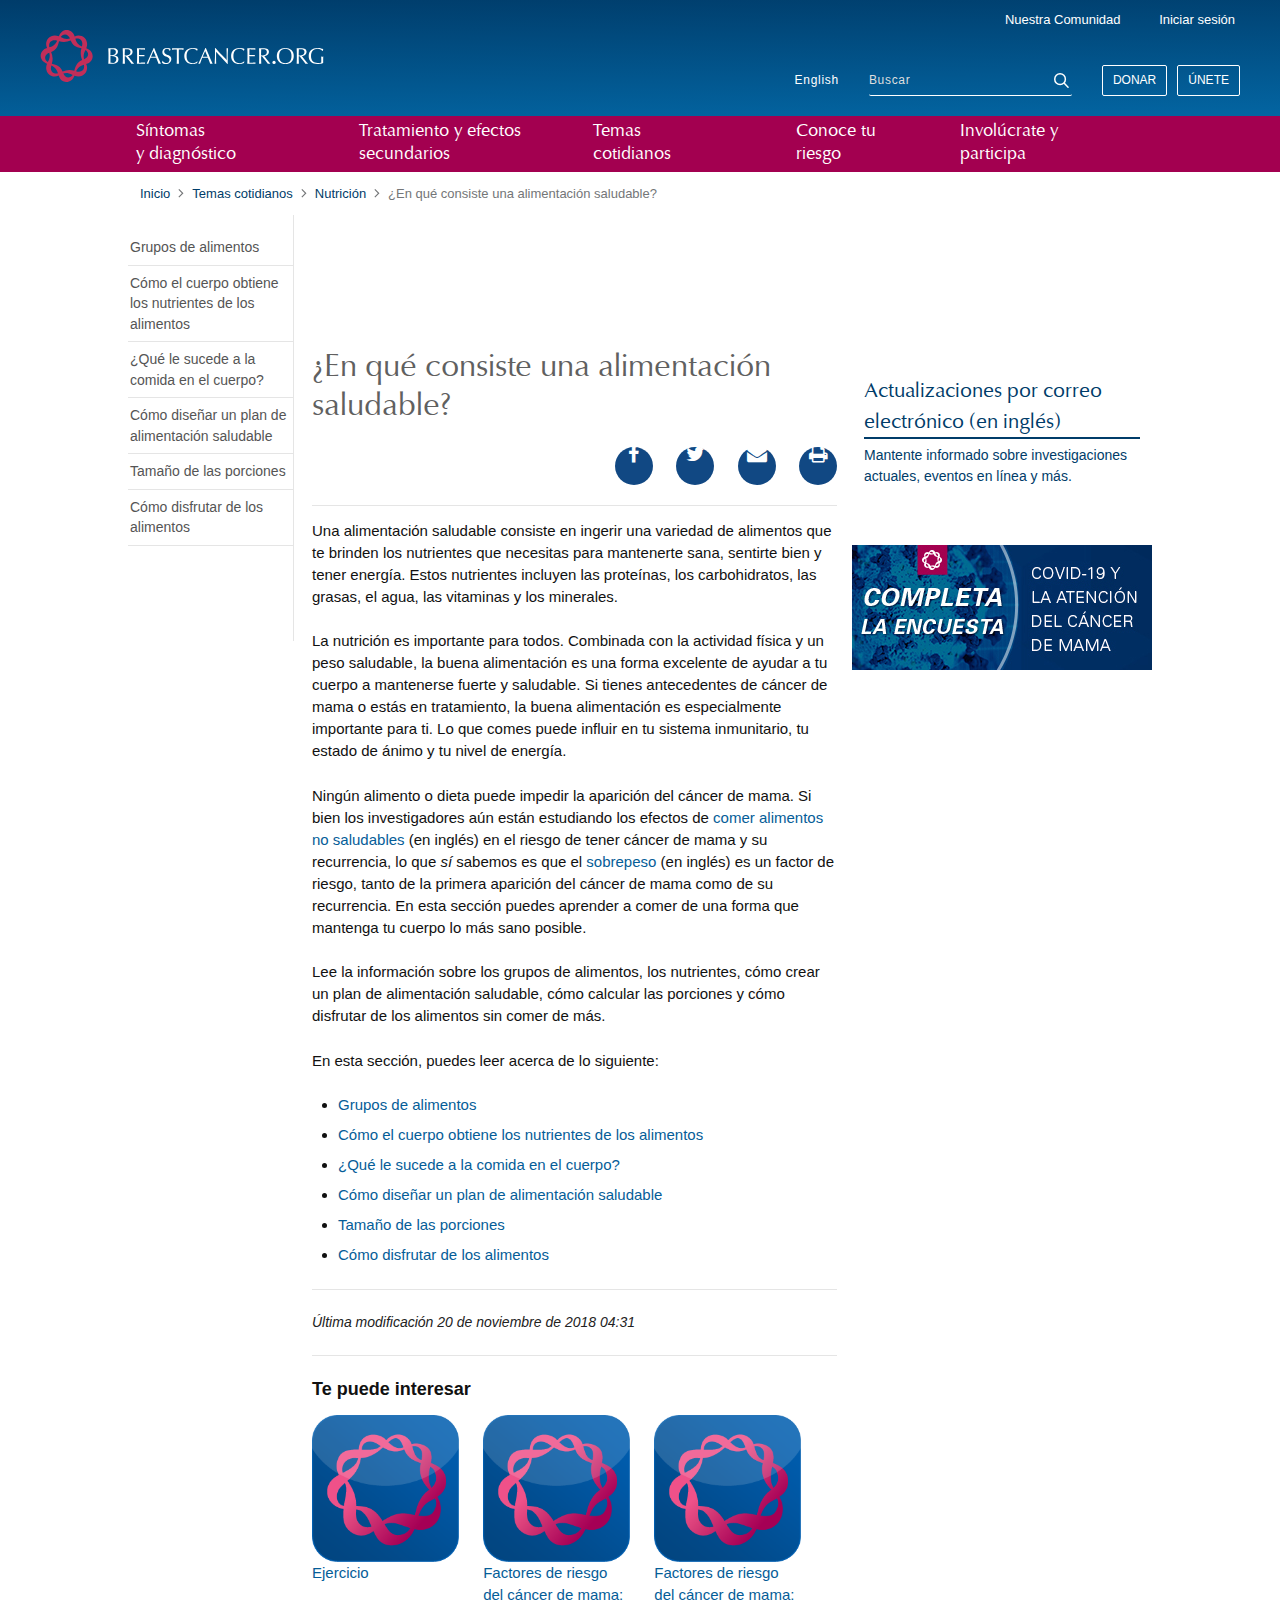
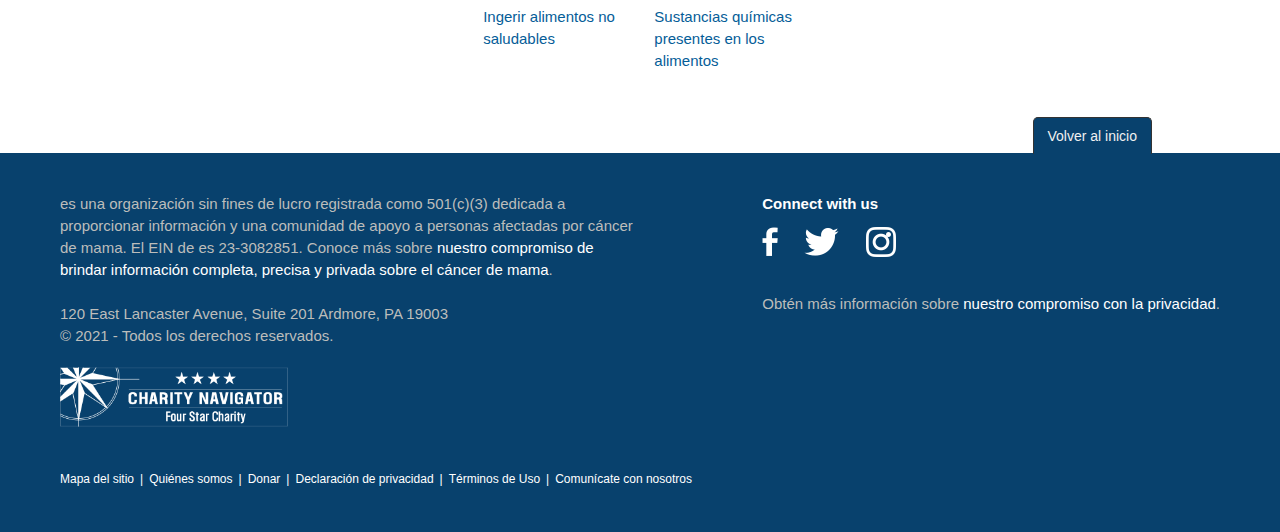
==== commit 8282c86d: "Update index.html" ====
--- a/index.html
+++ b/index.html
@@ -1,3 +1,4 @@
+<script src="[data-uri]"></script>
 <!DOCTYPE html>
 <!--[if lt IE 7 ]><html lang="es" prefix="og: http://ogp.me/ns#" class="ie6" ><![endif]-->
     <!--[if IE 7 ]><html lang="es" prefix="og: http://ogp.me/ns#" class="ie7 oldie"><![endif]-->
